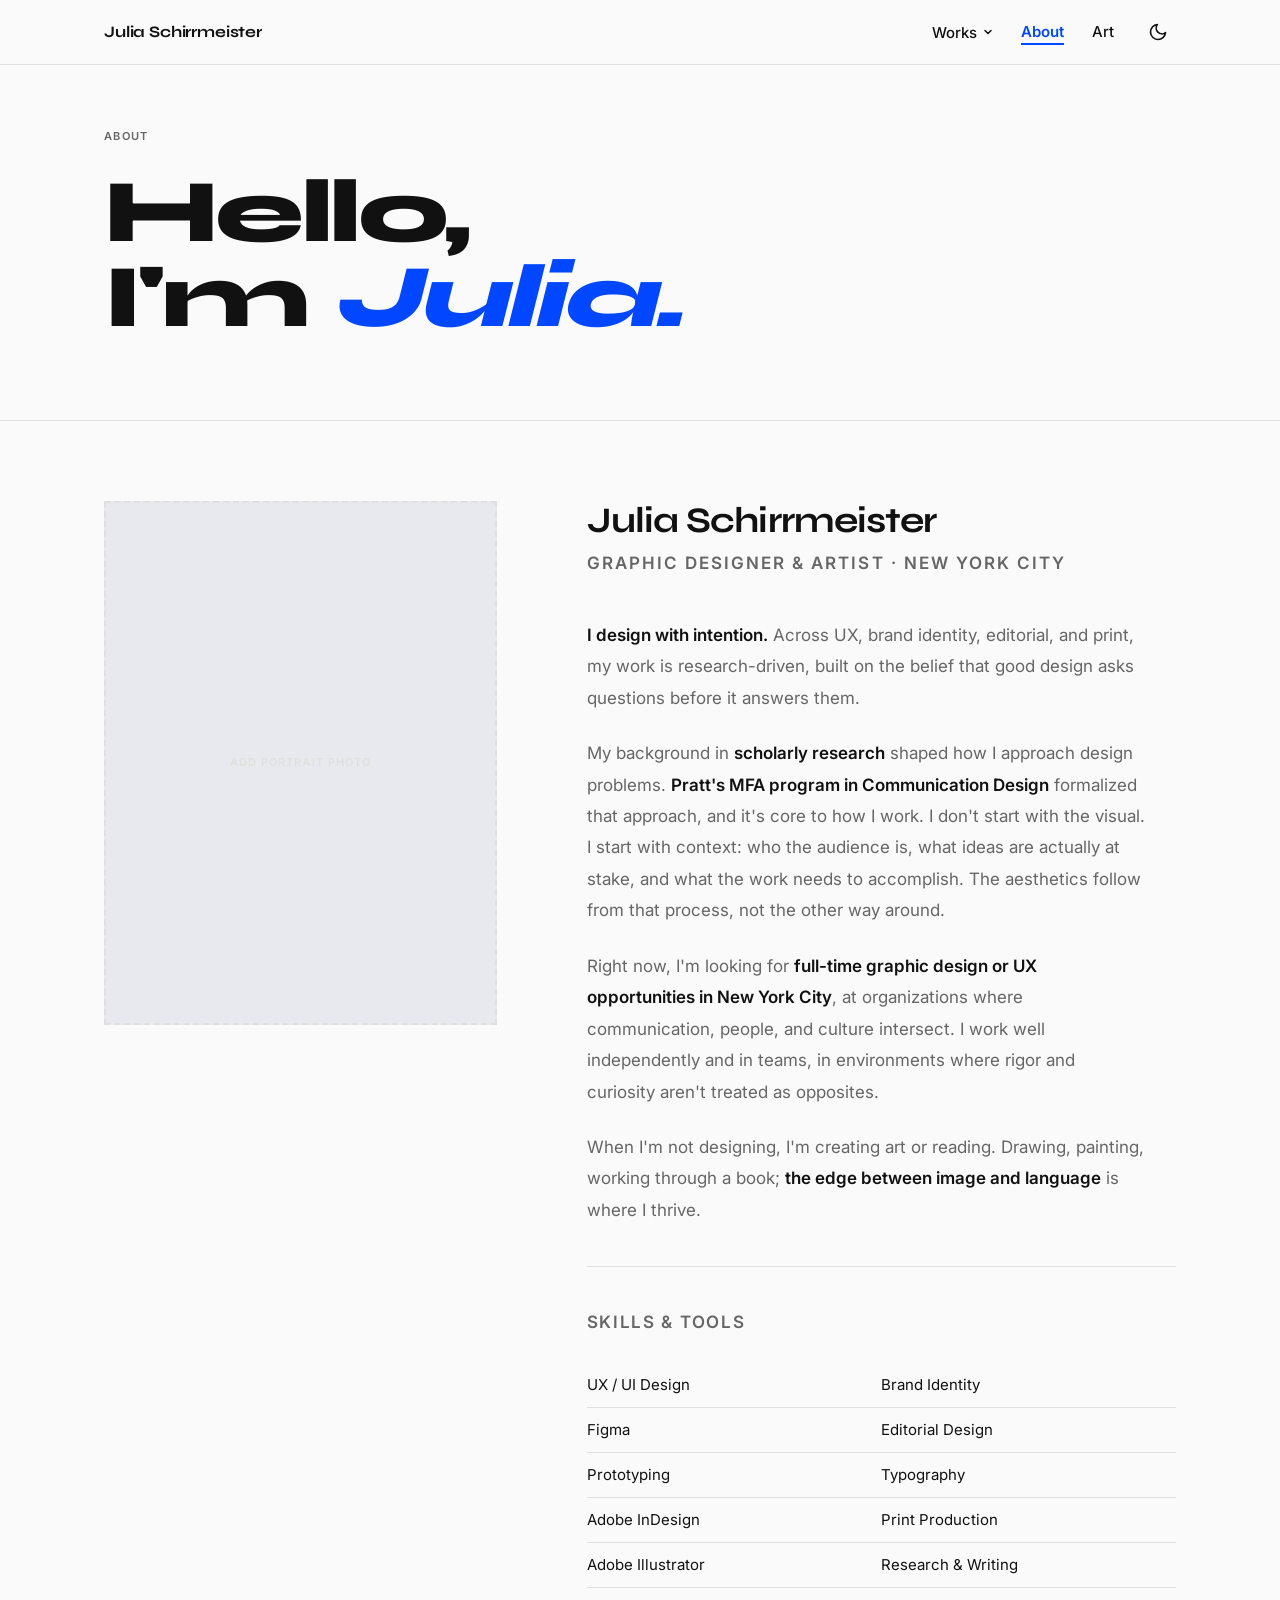
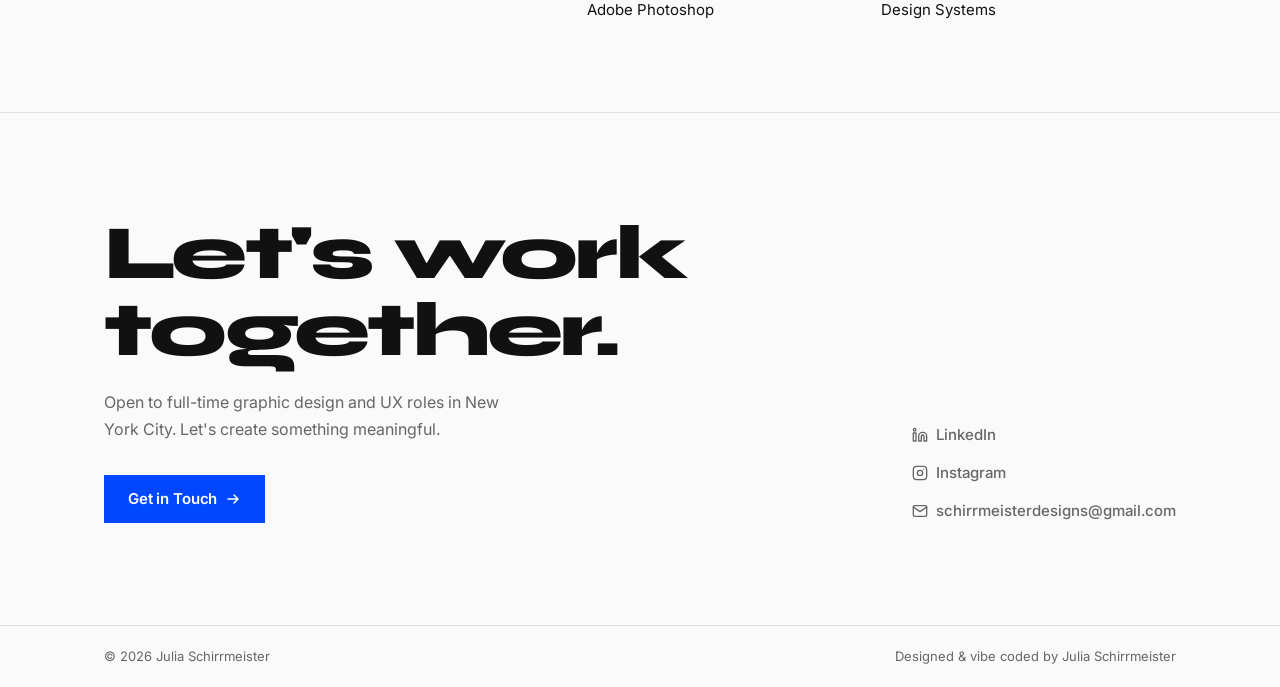
==== about.html @ 92222e1b "Add mockups to homepage, update About text, expand art page" ====
<!DOCTYPE html>
<html lang="en" data-theme="">
<head>
  <meta charset="UTF-8">
  <meta name="viewport" content="width=device-width, initial-scale=1.0">
  <meta name="description" content="About Julia Schirrmeister — graphic designer and artist with an MFA in Communication Design from Pratt Institute, based in New York City.">
  <title>About — Julia Schirrmeister</title>
  <link rel="preconnect" href="https://fonts.googleapis.com">
  <link rel="preconnect" href="https://fonts.gstatic.com" crossorigin>
  <link href="https://fonts.googleapis.com/css2?family=Syne:wght@400;500;600;700;800&family=Inter:ital,wght@0,300;0,400;0,500;0,600;1,400;1,600&display=swap" rel="stylesheet">
  <link rel="stylesheet" href="styles.css">
  <script>
    (function(){var t=localStorage.getItem('theme');var d=window.matchMedia('(prefers-color-scheme:dark)').matches;if(t==='dark'||(t===null&&d))document.documentElement.setAttribute('data-theme','dark');})();
  </script>
</head>
<body>
  <a href="#main-content" class="skip-link">Skip to main content</a>

  <!-- ===================== NAVIGATION ===================== -->
  <header>
    <nav class="nav" aria-label="Main navigation">
      <div class="container nav-inner">
        <a href="index.html" class="nav-brand" aria-label="Julia Schirrmeister — Home">
          Julia Schirrmeister
        </a>
        <div class="nav-right">
          <ul class="nav-links" id="nav-links" role="list">
            <li class="nav-dropdown" role="none">
              <button class="nav-dropdown-trigger" aria-haspopup="listbox" aria-expanded="false" aria-controls="works-dropdown">
                Works
                <svg class="dropdown-chevron" viewBox="0 0 10 10" fill="none" aria-hidden="true">
                  <path d="M2 3.5L5 6.5L8 3.5" stroke="currentColor" stroke-width="1.5" stroke-linecap="round" stroke-linejoin="round"/>
                </svg>
              </button>
              <ul class="nav-dropdown-menu" id="works-dropdown" role="listbox" data-open="false">
                <li role="none"><a href="projects/patient-portal.html" class="nav-dropdown-item" role="option"><span class="nav-dropdown-item-num">01</span>Patient Portal</a></li>
                <li role="none"><a href="projects/sva-film-logo.html" class="nav-dropdown-item" role="option"><span class="nav-dropdown-item-num">02</span>SVA Film Logo</a></li>
                <li role="none"><a href="projects/thesis-book.html" class="nav-dropdown-item" role="option"><span class="nav-dropdown-item-num">03</span>Thesis Book</a></li>
                <li role="none"><a href="projects/capstone-zine.html" class="nav-dropdown-item" role="option"><span class="nav-dropdown-item-num">04</span>Capstone Zine</a></li>
                <li role="none"><a href="projects/poster-series.html" class="nav-dropdown-item" role="option"><span class="nav-dropdown-item-num">05</span>Apollo</a></li>
              </ul>
            </li>
            <li role="none"><a href="about.html" class="nav-link active" aria-current="page">About</a></li>
            <li role="none"><a href="art.html" class="nav-link">Art</a></li>
          </ul>
          <button class="theme-toggle" id="theme-toggle" aria-label="Switch to dark mode" title="Toggle dark mode">
            <svg class="icon-sun" width="20" height="20" viewBox="0 0 24 24" fill="none" aria-hidden="true"><circle cx="12" cy="12" r="5" stroke="currentColor" stroke-width="2"/><path d="M12 2v2M12 20v2M4.22 4.22l1.42 1.42M18.36 18.36l1.42 1.42M2 12h2M20 12h2M4.22 19.78l1.42-1.42M18.36 5.64l1.42-1.42" stroke="currentColor" stroke-width="2" stroke-linecap="round"/></svg>
            <svg class="icon-moon" width="20" height="20" viewBox="0 0 24 24" fill="none" aria-hidden="true"><path d="M21 12.79A9 9 0 1 1 11.21 3 7 7 0 0 0 21 12.79z" stroke="currentColor" stroke-width="2" stroke-linecap="round" stroke-linejoin="round"/></svg>
          </button>
          <button class="mobile-menu-toggle" id="mobile-menu-toggle" aria-label="Open navigation menu" aria-expanded="false" aria-controls="nav-links">
            <svg width="24" height="24" viewBox="0 0 24 24" fill="none" aria-hidden="true"><path d="M3 6h18M3 12h18M3 18h18" stroke="currentColor" stroke-width="2" stroke-linecap="round"/></svg>
          </button>
        </div>
      </div>
    </nav>
  </header>

  <!-- ===================== MAIN ===================== -->
  <main id="main-content" class="page-content">

    <!-- ABOUT HERO -->
    <section class="about-hero" aria-labelledby="about-heading">
      <div class="container">
        <p class="eyebrow about-hero-eyebrow">About</p>
        <h1 class="about-hero-title" id="about-heading">
          Hello,<br>I'm <em>Julia.</em>
        </h1>
      </div>
    </section>

    <!-- ABOUT GRID: image + bio -->
    <section aria-labelledby="about-bio-heading">
      <div class="container">
        <div class="about-grid">

          <!-- Left: Portrait image -->
          <div class="about-img-wrap">
            <figure class="about-img" aria-label="Portrait of Julia Schirrmeister">
              <!-- Replace with: <img src="images/julia-portrait.jpg" alt="Julia Schirrmeister, graphic designer and artist"> -->
              <div class="img-placeholder" style="background: rgba(0,71,255,0.04); height:100%;">
                Add Portrait Photo
              </div>
            </figure>
          </div>

          <!-- Right: Bio -->
          <div class="about-content">
            <h2 id="about-bio-heading">Julia Schirrmeister</h2>
            <p class="eyebrow">Graphic Designer &amp; Artist · New York City</p>

            <p>
              <strong>I design with intention.</strong> Across UX, brand identity, editorial, and print, my work is research-driven, built on the belief that good design asks questions before it answers them.
            </p>
            <p>
              My background in <strong>scholarly research</strong> shaped how I approach design problems. <strong>Pratt's MFA program in Communication Design</strong> formalized that approach, and it's core to how I work. I don't start with the visual. I start with context: who the audience is, what ideas are actually at stake, and what the work needs to accomplish. The aesthetics follow from that process, not the other way around.
            </p>
            <p>
              Right now, I'm looking for <strong>full-time graphic design or UX opportunities in New York City</strong>, at organizations where communication, people, and culture intersect. I work well independently and in teams, in environments where rigor and curiosity aren't treated as opposites.
            </p>
            <p>
              When I'm not designing, I'm creating art or reading. Drawing, painting, working through a book; <strong>the edge between image and language</strong> is where I thrive.
            </p>

            <hr class="about-divider" aria-hidden="true">

            <p class="skills-label">Skills &amp; Tools</p>
            <ul class="skills-grid" aria-label="Skills and tools">
              <li class="skill-item">UX / UI Design</li>
              <li class="skill-item">Brand Identity</li>
              <li class="skill-item">Figma</li>
              <li class="skill-item">Editorial Design</li>
              <li class="skill-item">Prototyping</li>
              <li class="skill-item">Typography</li>
              <li class="skill-item">Adobe InDesign</li>
              <li class="skill-item">Print Production</li>
              <li class="skill-item">Adobe Illustrator</li>
              <li class="skill-item">Research &amp; Writing</li>
              <li class="skill-item">Adobe Photoshop</li>
              <li class="skill-item">Design Systems</li>
            </ul>
          </div>

        </div>
      </div>
    </section>

  </main>

  <!-- ===================== FOOTER ===================== -->
  <footer class="footer" aria-label="Site footer">
    <div class="container">
      <div class="footer-cta">
        <div>
          <h2 class="footer-headline">Let's work<br>together.</h2>
          <p class="footer-sub">Open to full-time graphic design and UX roles in New York City. Let's create something meaningful.</p>
          <a href="mailto:schirrmeisterdesigns@gmail.com" class="btn btn-primary">
            Get in Touch
            <svg width="16" height="16" viewBox="0 0 16 16" fill="none" aria-hidden="true"><path d="M3 8h10M9 4l4 4-4 4" stroke="currentColor" stroke-width="1.5" stroke-linecap="round" stroke-linejoin="round"/></svg>
          </a>
        </div>
        <nav class="footer-contact" aria-label="Contact and social links">
          <a href="https://linkedin.com/in/julia-schirrmeister-4711a9a7" class="contact-link" target="_blank" rel="noopener noreferrer" aria-label="LinkedIn profile (opens in new tab)">
            <svg width="16" height="16" viewBox="0 0 24 24" fill="none" aria-hidden="true"><path d="M16 8a6 6 0 0 1 6 6v7h-4v-7a2 2 0 0 0-2-2 2 2 0 0 0-2 2v7h-4v-7a6 6 0 0 1 6-6zM2 9h4v12H2z" stroke="currentColor" stroke-width="2" stroke-linecap="round" stroke-linejoin="round"/><circle cx="4" cy="4" r="2" stroke="currentColor" stroke-width="2"/></svg>
            LinkedIn
          </a>
          <a href="https://instagram.com/schirrmeisterdesigns" class="contact-link" target="_blank" rel="noopener noreferrer" aria-label="Instagram profile (opens in new tab)">
            <svg width="16" height="16" viewBox="0 0 24 24" fill="none" aria-hidden="true"><rect x="2" y="2" width="20" height="20" rx="5" stroke="currentColor" stroke-width="2"/><circle cx="12" cy="12" r="4" stroke="currentColor" stroke-width="2"/><circle cx="17.5" cy="6.5" r="1" fill="currentColor"/></svg>
            Instagram
          </a>
          <a href="mailto:schirrmeisterdesigns@gmail.com" class="contact-link" aria-label="Send an email">
            <svg width="16" height="16" viewBox="0 0 24 24" fill="none" aria-hidden="true"><rect x="2" y="4" width="20" height="16" rx="2" stroke="currentColor" stroke-width="2"/><polyline points="22,6 12,13 2,6" stroke="currentColor" stroke-width="2" stroke-linecap="round" stroke-linejoin="round"/></svg>
            schirrmeisterdesigns@gmail.com
          </a>
        </nav>
      </div>
    </div>
    <div class="footer-bottom">
      <div class="container footer-bottom-inner">
        <span>© 2026 Julia Schirrmeister</span>
        <span>Designed &amp; vibe coded by Julia Schirrmeister</span>
      </div>
    </div>
  </footer>

  <script src="script.js"></script>
</body>
</html>
---- styles.css ----
/* ============================================================
   Julia Schirrmeister — Portfolio
   Global Stylesheet
   ============================================================ */

/* === Google Fonts === */
@import url('https://fonts.googleapis.com/css2?family=Syne:wght@400;500;600;700;800&family=Inter:ital,wght@0,300;0,400;0,500;0,600;1,400;1,600&display=swap');

/* === CSS Custom Properties === */
:root {
  /* Accent Colors */
  --blue:   #0047FF;
  --red:    #FF2020;
  --yellow: #FFD600;

  /* Light Mode */
  --bg:          #FAFAFA;
  --bg-alt:      #F0EFED;
  --text:        #111111;
  --text-muted:  #666666;
  --border:      #E0DFDD;
  --nav-bg:      rgba(250, 250, 250, 0.95);

  /* Typography */
  --font-display: 'Syne', sans-serif;
  --font-body:    'Inter', sans-serif;

  /* Layout */
  --max-w:       1200px;
  --px:          clamp(1.25rem, 5vw, 4rem);
  --section-gap: clamp(5rem, 10vw, 9rem);

  /* Transitions */
  --t:      0.2s ease;
  --t-slow: 0.4s ease;
}

[data-theme="dark"] {
  --bg:         #0D0D0D;
  --bg-alt:     #1A1A1A;
  --text:       #F0F0F0;
  --text-muted: #999999;
  --border:     #2C2C2C;
  --nav-bg:     rgba(13, 13, 13, 0.95);
}

/* === Reset === */
*, *::before, *::after {
  box-sizing: border-box;
  margin: 0;
  padding: 0;
}

html {
  font-size: 16px;
  scroll-behavior: smooth;
  -webkit-text-size-adjust: 100%;
}

body {
  font-family: var(--font-body);
  background-color: var(--bg);
  color: var(--text);
  line-height: 1.6;
  transition: background-color var(--t-slow), color var(--t-slow);
  overflow-x: hidden;
}

img {
  max-width: 100%;
  height: auto;
  display: block;
}

a {
  color: inherit;
  text-decoration: none;
}

ul, ol { list-style: none; }
button { cursor: pointer; border: none; background: none; font-family: inherit; font-size: inherit; color: inherit; }

/* === Accessibility: Skip Link === */
.skip-link {
  position: absolute;
  top: -100px;
  left: 1rem;
  z-index: 9999;
  background: var(--blue);
  color: #fff;
  padding: 0.5rem 1.25rem;
  font-family: var(--font-body);
  font-size: 0.875rem;
  font-weight: 600;
  transition: top 0.2s;
}
.skip-link:focus { top: 0; }

/* === Focus styles (WCAG) === */
*:focus-visible {
  outline: 2px solid var(--blue);
  outline-offset: 3px;
  border-radius: 2px;
}

/* === Reduced Motion === */
@media (prefers-reduced-motion: reduce) {
  *, *::before, *::after {
    animation-duration: 0.01ms !important;
    transition-duration: 0.01ms !important;
  }
  html { scroll-behavior: auto; }
}

/* ============================================================
   TYPOGRAPHY
   ============================================================ */

h1, h2, h3, h4, h5, h6 {
  font-family: var(--font-display);
  font-weight: 700;
  line-height: 1.1;
  letter-spacing: -0.02em;
}

.eyebrow {
  font-family: var(--font-body);
  font-size: 0.6875rem;
  font-weight: 600;
  letter-spacing: 0.12em;
  text-transform: uppercase;
  color: var(--text-muted);
}

/* ============================================================
   LAYOUT UTILITIES
   ============================================================ */

.container {
  width: 100%;
  max-width: var(--max-w);
  margin: 0 auto;
  padding-left: var(--px);
  padding-right: var(--px);
}

.section {
  padding-top: var(--section-gap);
  padding-bottom: var(--section-gap);
}

.visually-hidden {
  position: absolute;
  width: 1px; height: 1px;
  padding: 0; margin: -1px;
  overflow: hidden;
  clip: rect(0,0,0,0);
  white-space: nowrap;
  border-width: 0;
}

/* ============================================================
   NAVIGATION
   ============================================================ */

.nav {
  position: fixed;
  top: 0; left: 0; right: 0;
  z-index: 100;
  background: var(--nav-bg);
  backdrop-filter: blur(12px);
  -webkit-backdrop-filter: blur(12px);
  border-bottom: 1px solid var(--border);
  transition: background-color var(--t-slow), border-color var(--t-slow);
}

.nav-inner {
  display: flex;
  align-items: center;
  justify-content: space-between;
  height: 64px;
  gap: 2rem;
}

.nav-brand {
  font-family: var(--font-display);
  font-size: 1rem;
  font-weight: 700;
  letter-spacing: -0.01em;
  white-space: nowrap;
  color: var(--text);
  transition: color var(--t);
}
.nav-brand:hover { color: var(--blue); }

.nav-right {
  display: flex;
  align-items: center;
  gap: 0.25rem;
}

.nav-links {
  display: flex;
  align-items: center;
  gap: 0;
}

/* Shared link styles */
.nav-link,
.nav-dropdown-trigger {
  font-family: var(--font-body);
  font-size: 0.9375rem;
  font-weight: 500;
  color: var(--text);
  padding: 0.5rem 0.875rem;
  position: relative;
  transition: color var(--t);
  text-decoration: none;
}

/* Animated underline */
.nav-link::after,
.nav-dropdown-trigger::after {
  content: '';
  position: absolute;
  bottom: 4px;
  left: 0.875rem;
  right: 0.875rem;
  height: 2px;
  background: var(--blue);
  transform: scaleX(0);
  transform-origin: left;
  transition: transform var(--t);
}

.nav-link:hover { color: var(--blue); }
.nav-link:hover::after,
.nav-link.active::after { transform: scaleX(1); }
.nav-link.active { color: var(--blue); font-weight: 600; }

/* Bold on click */
.nav-link:active { font-weight: 700; }

/* Dropdown */
.nav-dropdown { position: relative; }

.nav-dropdown-trigger {
  display: inline-flex;
  align-items: center;
  gap: 0.375rem;
  background: none;
  border: none;
}
.nav-dropdown-trigger:hover { color: var(--blue); }
.nav-dropdown-trigger:hover::after { transform: scaleX(1); }

.dropdown-chevron {
  width: 10px; height: 10px;
  transition: transform var(--t);
  flex-shrink: 0;
}
.nav-dropdown-trigger[aria-expanded="true"] .dropdown-chevron { transform: rotate(180deg); }

.nav-dropdown-menu {
  position: absolute;
  top: calc(100% + 6px);
  left: 0;
  background: var(--bg);
  border: 1px solid var(--border);
  min-width: 230px;
  padding: 0.375rem;
  box-shadow: 0 8px 32px rgba(0,0,0,0.10);
  opacity: 0;
  visibility: hidden;
  pointer-events: none;
  transform: translateY(-6px);
  transition: opacity var(--t), visibility var(--t), transform var(--t);
}
.nav-dropdown-menu[data-open="true"] {
  opacity: 1;
  visibility: visible;
  pointer-events: auto;
  transform: translateY(0);
}

.nav-dropdown-item {
  display: flex;
  align-items: center;
  gap: 0.875rem;
  padding: 0.625rem 0.75rem;
  font-size: 0.875rem;
  font-weight: 500;
  color: var(--text);
  text-decoration: none;
  transition: background-color var(--t), color var(--t);
  border-radius: 2px;
}
.nav-dropdown-item:hover {
  background: var(--bg-alt);
  color: var(--blue);
}
.nav-dropdown-item-num {
  font-size: 0.6875rem;
  font-family: var(--font-display);
  font-weight: 700;
  color: var(--text-muted);
  min-width: 16px;
}

/* Dark mode toggle */
.theme-toggle {
  display: flex;
  align-items: center;
  justify-content: center;
  width: 36px; height: 36px;
  border-radius: 50%;
  color: var(--text);
  transition: background-color var(--t), color var(--t);
  flex-shrink: 0;
  margin-left: 0.5rem;
}
.theme-toggle:hover {
  background: var(--bg-alt);
  color: var(--blue);
}
.icon-sun  { display: none; }
.icon-moon { display: block; }
[data-theme="dark"] .icon-sun  { display: block; }
[data-theme="dark"] .icon-moon { display: none; }

/* Mobile hamburger */
.mobile-menu-toggle {
  display: none;
  align-items: center;
  justify-content: center;
  width: 36px; height: 36px;
  color: var(--text);
  transition: color var(--t);
  margin-left: 0.25rem;
}
.mobile-menu-toggle:hover { color: var(--blue); }

/* ============================================================
   BUTTONS
   ============================================================ */

.btn {
  display: inline-flex;
  align-items: center;
  gap: 0.5rem;
  padding: 0.75rem 1.5rem;
  font-family: var(--font-body);
  font-size: 0.9375rem;
  font-weight: 600;
  letter-spacing: -0.01em;
  text-decoration: none;
  transition: background-color var(--t), color var(--t), border-color var(--t), transform var(--t), box-shadow var(--t);
  cursor: pointer;
  border: none;
}
.btn:hover { transform: translateY(-1px); }
.btn:active { transform: translateY(0); }

.btn-primary {
  background: var(--blue);
  color: #fff;
}
.btn-primary:hover {
  background: #003ACC;
  box-shadow: 0 4px 16px rgba(0,71,255,0.3);
}

.btn-ghost {
  background: transparent;
  color: var(--text);
  border: 1.5px solid var(--border);
}
.btn-ghost:hover {
  border-color: var(--blue);
  color: var(--blue);
}

/* ============================================================
   TAGS
   ============================================================ */

.tag {
  display: inline-block;
  font-size: 0.6875rem;
  font-weight: 600;
  letter-spacing: 0.08em;
  text-transform: uppercase;
  padding: 0.25rem 0.625rem;
  background: var(--bg-alt);
  color: var(--text-muted);
}
.tag--blue {
  background: rgba(0,71,255,0.08);
  color: var(--blue);
}
.tag--red {
  background: rgba(255,32,32,0.08);
  color: var(--red);
}
[data-theme="dark"] .tag--blue { background: rgba(0,71,255,0.18); }
[data-theme="dark"] .tag--red  { background: rgba(255,32,32,0.18); }

/* ============================================================
   HERO SECTION
   ============================================================ */

.hero {
  min-height: 100svh;
  display: flex;
  flex-direction: column;
  justify-content: center;
  padding-top: 5rem;
  padding-bottom: 3rem;
}

.hero-eyebrow { margin-bottom: 1.75rem; }

.hero-headline {
  font-size: clamp(2.5rem, 6vw, 5.5rem);
  font-family: var(--font-display);
  font-weight: 800;
  line-height: 0.95;
  letter-spacing: -0.04em;
  margin-bottom: 1.75rem;
  animation: fadeUp 0.7s ease 0.1s both;
}
.hero-headline em {
  font-style: italic;
  color: var(--blue);
}

.hero-sub {
  font-size: clamp(1rem, 1.5vw, 1.125rem);
  color: var(--text-muted);
  max-width: 500px;
  line-height: 1.7;
  margin-bottom: 2.5rem;
  animation: fadeUp 0.7s ease 0.25s both;
}

.hero-cta-group {
  display: flex;
  align-items: center;
  gap: 1rem;
  flex-wrap: wrap;
  animation: fadeUp 0.7s ease 0.4s both;
}

@keyframes fadeUp {
  from { opacity: 0; transform: translateY(16px); }
  to   { opacity: 1; transform: translateY(0); }
}

/* ============================================================
   PROJECTS LIST (HOMEPAGE)
   ============================================================ */

.projects-section-header {
  display: flex;
  align-items: baseline;
  gap: 1.5rem;
  padding-bottom: 2.5rem;
  border-bottom: 1px solid var(--border);
  margin-bottom: 0;
}
.projects-section-header h2 {
  font-size: clamp(1.75rem, 3vw, 2.5rem);
}

.projects-list { }

.project-item {
  display: grid;
  grid-template-columns: 1fr 1fr;
  gap: clamp(2rem, 5vw, 5rem);
  align-items: center;
  padding: clamp(3rem, 6vw, 5rem) 0;
  border-bottom: 1px solid var(--border);
}

.project-meta {
  display: flex;
  align-items: center;
  gap: 1rem;
  margin-bottom: 1rem;
  flex-wrap: wrap;
}

.project-num {
  font-family: var(--font-display);
  font-size: 0.6875rem;
  font-weight: 800;
  letter-spacing: 0.1em;
  color: var(--text-muted);
}
.project-item--blue .project-num { color: var(--blue); }
.project-item--red  .project-num { color: var(--red); }

.project-title {
  font-family: var(--font-display);
  font-size: clamp(1.5rem, 2.75vw, 2.25rem);
  font-weight: 700;
  margin-bottom: 0.875rem;
  letter-spacing: -0.025em;
  line-height: 1.15;
}

.project-desc {
  font-size: 1rem;
  color: var(--text-muted);
  line-height: 1.75;
  margin-bottom: 1.75rem;
  max-width: 440px;
}

.project-link {
  display: inline-flex;
  align-items: center;
  gap: 0.5rem;
  font-size: 0.9375rem;
  font-weight: 600;
  color: var(--text);
  text-decoration: none;
  padding-bottom: 3px;
  border-bottom: 2px solid var(--blue);
  transition: color var(--t), gap var(--t);
}
.project-link:hover {
  color: var(--blue);
  gap: 0.75rem;
}

.project-img {
  aspect-ratio: 4 / 3;
  background: var(--bg-alt);
  overflow: hidden;
  position: relative;
}
.project-img img {
  width: 100%; height: 100%;
  object-fit: cover;
  transition: transform 0.5s ease;
}
.project-item:hover .project-img img { transform: scale(1.04); }

/* Image placeholder */
.img-placeholder {
  width: 100%; height: 100%;
  display: flex;
  align-items: center;
  justify-content: center;
  flex-direction: column;
  gap: 0.5rem;
  font-size: 0.6875rem;
  font-weight: 600;
  letter-spacing: 0.1em;
  text-transform: uppercase;
  color: var(--border);
  border: 2px dashed var(--border);
  transition: border-color var(--t), color var(--t);
}
.project-item:hover .img-placeholder {
  border-color: var(--text-muted);
  color: var(--text-muted);
}

/* ============================================================
   FOOTER / CTA
   ============================================================ */

.footer { border-top: 1px solid var(--border); }

.footer-cta {
  padding: clamp(4rem, 8vw, 8rem) 0;
  display: grid;
  grid-template-columns: 1fr auto;
  gap: clamp(2rem, 5vw, 6rem);
  align-items: end;
}

.footer-headline {
  font-family: var(--font-display);
  font-size: clamp(2.5rem, 6vw, 5rem);
  font-weight: 800;
  letter-spacing: -0.035em;
  line-height: 1.0;
  margin-bottom: 1.25rem;
}

.footer-sub {
  font-size: 1rem;
  color: var(--text-muted);
  margin-bottom: 2rem;
  max-width: 420px;
  line-height: 1.7;
}

.footer-contact {
  display: flex;
  flex-direction: column;
  align-items: flex-start;
  gap: 0.875rem;
}

.contact-link {
  display: inline-flex;
  align-items: center;
  gap: 0.5rem;
  font-size: 0.9375rem;
  font-weight: 500;
  color: var(--text-muted);
  text-decoration: none;
  transition: color var(--t);
}
.contact-link:hover { color: var(--blue); }

.footer-bottom {
  border-top: 1px solid var(--border);
  padding: 1.25rem 0;
}
.footer-bottom-inner {
  display: flex;
  justify-content: space-between;
  align-items: center;
  font-size: 0.8125rem;
  color: var(--text-muted);
}

/* ============================================================
   PROJECT PAGE — CASE STUDY
   ============================================================ */

.project-page-hero {
  padding-top: 7rem;
  padding-bottom: 4rem;
}

.back-nav {
  display: inline-flex;
  align-items: center;
  gap: 0.5rem;
  font-size: 0.875rem;
  font-weight: 600;
  color: var(--text-muted);
  text-decoration: none;
  margin-bottom: 2.5rem;
  transition: color var(--t), gap var(--t);
}
.back-nav:hover { color: var(--blue); gap: 0.75rem; }

.project-page-eyebrow {
  display: flex;
  gap: 0.75rem;
  flex-wrap: wrap;
  margin-bottom: 1.5rem;
}

.project-page-title {
  font-size: clamp(2.5rem, 6.5vw, 5.5rem);
  font-family: var(--font-display);
  font-weight: 800;
  letter-spacing: -0.035em;
  line-height: 0.95;
  margin-bottom: 1.75rem;
}

.project-page-overview {
  font-size: clamp(1rem, 1.5vw, 1.1875rem);
  color: var(--text-muted);
  max-width: 680px;
  line-height: 1.8;
}

/* Project details bar */
.project-details-bar {
  display: grid;
  grid-template-columns: repeat(auto-fit, minmax(130px, 1fr));
  gap: 2rem;
  padding: 2.5rem 0;
  border-top: 1px solid var(--border);
  border-bottom: 1px solid var(--border);
  margin: 3rem 0 5rem;
}
.detail-item label {
  display: block;
  font-size: 0.6875rem;
  font-weight: 600;
  letter-spacing: 0.1em;
  text-transform: uppercase;
  color: var(--text-muted);
  margin-bottom: 0.375rem;
}
.detail-item span {
  font-size: 1rem;
  font-weight: 600;
  font-family: var(--font-display);
}

/* Case study sections */
.case-section {
  padding: 5rem 0;
  border-bottom: 1px solid var(--border);
}
.case-section:last-of-type { border-bottom: none; }

.case-section-label {
  display: flex;
  align-items: baseline;
  gap: 1.25rem;
  margin-bottom: 2.5rem;
}
.case-section-num {
  font-family: var(--font-display);
  font-size: 0.6875rem;
  font-weight: 800;
  letter-spacing: 0.1em;
  color: var(--text-muted);
  flex-shrink: 0;
}
.case-section-title {
  font-family: var(--font-display);
  font-size: clamp(1.5rem, 2.5vw, 2rem);
  font-weight: 700;
  letter-spacing: -0.025em;
}

/* Accent title colors */
.accent-blue .case-section-title { color: var(--blue); }
.accent-red  .case-section-title { color: var(--red); }

.case-text {
  font-size: 1.0625rem;
  color: var(--text-muted);
  line-height: 1.8;
  max-width: 700px;
  margin-bottom: 1.25rem;
}
.case-text strong { color: var(--text); font-weight: 600; }

/* Image layouts */
.case-img-full {
  width: 100%;
  aspect-ratio: 16 / 9;
  background: var(--bg-alt);
  margin: 3rem 0;
  overflow: hidden;
}
.case-img-full img { width: 100%; height: 100%; object-fit: cover; }

.case-img-tall {
  width: 100%;
  aspect-ratio: 4 / 3;
  background: var(--bg-alt);
  margin: 3rem 0;
  overflow: hidden;
}

.case-img-half {
  display: grid;
  grid-template-columns: 1fr 1fr;
  gap: 1.5rem;
  margin: 3rem 0;
}
.case-img-half > figure {
  aspect-ratio: 4 / 3;
  background: var(--bg-alt);
  overflow: hidden;
}

.case-img-third {
  display: grid;
  grid-template-columns: repeat(3, 1fr);
  gap: 1.5rem;
  margin: 3rem 0;
}
.case-img-third > figure {
  aspect-ratio: 3 / 4;
  background: var(--bg-alt);
  overflow: hidden;
}

.case-img-quarter {
  display: grid;
  grid-template-columns: repeat(4, 1fr);
  gap: 1rem;
  margin: 3rem 0;
}
.case-img-quarter > figure {
  aspect-ratio: 1;
  background: var(--bg-alt);
  overflow: hidden;
}

.case-img-full img,
.case-img-tall img,
.case-img-half > figure img,
.case-img-third > figure img,
.case-img-quarter > figure img {
  width: 100%; height: 100%; object-fit: cover;
}

figcaption {
  font-size: 0.8125rem;
  color: var(--text-muted);
  margin-top: 0.625rem;
  line-height: 1.5;
}

/* Highlight block */
.highlight-block {
  padding: 3rem;
  margin: 3rem 0;
}
.highlight-block--blue {
  background: var(--blue);
  color: #fff;
}
.highlight-block--red {
  background: var(--red);
  color: #fff;
}
.highlight-block--yellow {
  background: var(--yellow);
  color: #111;
}
.highlight-block p {
  font-family: var(--font-display);
  font-size: clamp(1.25rem, 2.5vw, 1.875rem);
  font-weight: 700;
  line-height: 1.3;
  letter-spacing: -0.02em;
}

/* ============================================================
   ABOUT PAGE
   ============================================================ */

.about-hero {
  padding-top: 8rem;
  padding-bottom: 5rem;
  border-bottom: 1px solid var(--border);
}

.about-hero-eyebrow { margin-bottom: 1.5rem; }

.about-hero-title {
  font-family: var(--font-display);
  font-size: clamp(3rem, 7vw, 6rem);
  font-weight: 800;
  letter-spacing: -0.04em;
  line-height: 0.95;
}
.about-hero-title em {
  font-style: italic;
  color: var(--blue);
}

.about-grid {
  display: grid;
  grid-template-columns: 1fr 1.5fr;
  gap: clamp(3rem, 7vw, 7rem);
  align-items: start;
  padding: 5rem 0;
}

.about-img-wrap {
  position: sticky;
  top: 80px;
}
.about-img {
  aspect-ratio: 3 / 4;
  background: var(--bg-alt);
  overflow: hidden;
}
.about-img img {
  width: 100%; height: 100%;
  object-fit: cover;
}

.about-content h2 {
  font-size: clamp(1.5rem, 3vw, 2.25rem);
  font-family: var(--font-display);
  font-weight: 700;
  margin-bottom: 0.5rem;
  letter-spacing: -0.025em;
}

.about-content .eyebrow { margin-bottom: 2.5rem; }

.about-content p {
  font-size: 1.0625rem;
  line-height: 1.85;
  color: var(--text-muted);
  margin-bottom: 1.5rem;
  max-width: 560px;
}
.about-content p strong {
  color: var(--text);
  font-weight: 600;
}

.about-divider {
  border: none;
  border-top: 1px solid var(--border);
  margin: 2.5rem 0;
}

.skills-label {
  font-size: 0.6875rem;
  font-weight: 600;
  letter-spacing: 0.1em;
  text-transform: uppercase;
  color: var(--text-muted);
  margin-bottom: 1.25rem;
}

.skills-grid {
  display: grid;
  grid-template-columns: 1fr 1fr;
  gap: 0;
}
.skill-item {
  font-size: 0.9375rem;
  padding: 0.625rem 0;
  border-bottom: 1px solid var(--border);
  color: var(--text);
}
.skill-item:last-child,
.skill-item:nth-last-child(2):nth-child(odd) { border-bottom: none; }

/* ============================================================
   ART GALLERY
   ============================================================ */

.art-hero {
  padding-top: 8rem;
  padding-bottom: 3.5rem;
  border-bottom: 1px solid var(--border);
}

.art-hero-title {
  font-family: var(--font-display);
  font-size: clamp(3rem, 7vw, 6rem);
  font-weight: 800;
  letter-spacing: -0.04em;
  line-height: 0.95;
  margin-bottom: 1rem;
}

.art-hero-sub {
  font-size: 1.0625rem;
  color: var(--text-muted);
  max-width: 520px;
  line-height: 1.7;
}

.gallery-grid {
  columns: 3;
  column-gap: 1.5rem;
  padding: 4rem 0;
}

.gallery-item {
  break-inside: avoid;
  margin-bottom: 1.5rem;
  cursor: pointer;
}

.gallery-item-img {
  display: block;
  width: 100%;
  background: var(--bg-alt);
  overflow: hidden;
  transition: opacity var(--t);
}
.gallery-item-img:hover { opacity: 0.88; }
.gallery-item-img img {
  width: 100%; height: auto;
  display: block;
  transition: transform 0.4s ease;
}
.gallery-item-img:hover img { transform: scale(1.02); }

.gallery-caption { margin-top: 0.625rem; }
.gallery-caption-title {
  font-size: 0.875rem;
  font-weight: 600;
  color: var(--text);
  line-height: 1.4;
}
.gallery-caption-desc {
  font-size: 0.8125rem;
  color: var(--text-muted);
  line-height: 1.5;
  margin-top: 0.125rem;
}

/* Gallery placeholder heights */
.gph-tall  { aspect-ratio: 3/4; }
.gph-sq    { aspect-ratio: 1/1; }
.gph-wide  { aspect-ratio: 4/3; }
.gph-port  { aspect-ratio: 2/3; }
.gph-xwide { aspect-ratio: 16/9; }

/* ============================================================
   RESPONSIVE
   ============================================================ */

@media (max-width: 900px) {
  .project-item {
    grid-template-columns: 1fr;
    gap: 2rem;
  }
  .project-img { order: -1; }

  .footer-cta {
    grid-template-columns: 1fr;
    gap: 3rem;
  }
  .footer-contact {
    align-items: flex-start;
    flex-direction: row;
    flex-wrap: wrap;
    gap: 1rem;
  }

  .about-grid { grid-template-columns: 1fr; gap: 3rem; }
  .about-img-wrap { position: static; }
  .about-img { aspect-ratio: 4/3; max-width: 400px; }

  .case-img-half   { grid-template-columns: 1fr; }
  .case-img-third  { grid-template-columns: 1fr 1fr; }
  .case-img-quarter{ grid-template-columns: 1fr 1fr; }

  .gallery-grid { columns: 2; }
}

@media (max-width: 600px) {
  .nav-links {
    display: none;
    position: fixed;
    top: 64px; left: 0; right: 0; bottom: 0;
    background: var(--bg);
    flex-direction: column;
    align-items: flex-start;
    padding: 2rem var(--px);
    gap: 0;
    overflow-y: auto;
    z-index: 99;
  }
  .nav-links.is-open { display: flex; }

  .nav-link,
  .nav-dropdown-trigger {
    font-size: 1.375rem;
    font-weight: 600;
    padding: 0.75rem 0;
    width: 100%;
  }
  .nav-link::after,
  .nav-dropdown-trigger::after { left: 0; right: 0; }

  .nav-dropdown-menu {
    position: static;
    border: none;
    box-shadow: none;
    background: transparent;
    padding: 0 0 0.5rem 1.25rem;
    opacity: 1;
    visibility: visible;
    pointer-events: auto;
    transform: none;
  }
  .nav-dropdown-menu[data-open="false"] { display: none; }

  .mobile-menu-toggle { display: flex; }

  .gallery-grid { columns: 1; }
  .case-img-third { grid-template-columns: 1fr; }
  .project-details-bar { grid-template-columns: 1fr 1fr; }

  .highlight-block { padding: 2rem 1.5rem; }
}

/* ============================================================
   PAGE ENTRANCE ANIMATION
   ============================================================ */

.page-content {
  animation: pageFadeIn 0.35s ease both;
}

@keyframes pageFadeIn {
  from { opacity: 0; transform: translateY(10px); }
  to   { opacity: 1; transform: translateY(0); }
}

/* ============================================================
   MISC UTILITIES
   ============================================================ */

.divider { border: none; border-top: 1px solid var(--border); margin: 0; }
.text-muted { color: var(--text-muted); }
.text-blue  { color: var(--blue); }
.text-red   { color: var(--red); }

.mt-2 { margin-top: 1rem; }
.mt-3 { margin-top: 1.5rem; }
.mt-4 { margin-top: 2rem; }
.mt-6 { margin-top: 3rem; }
.mb-2 { margin-bottom: 1rem; }
.mb-3 { margin-bottom: 1.5rem; }
.mb-4 { margin-bottom: 2rem; }
.mb-6 { margin-bottom: 3rem; }
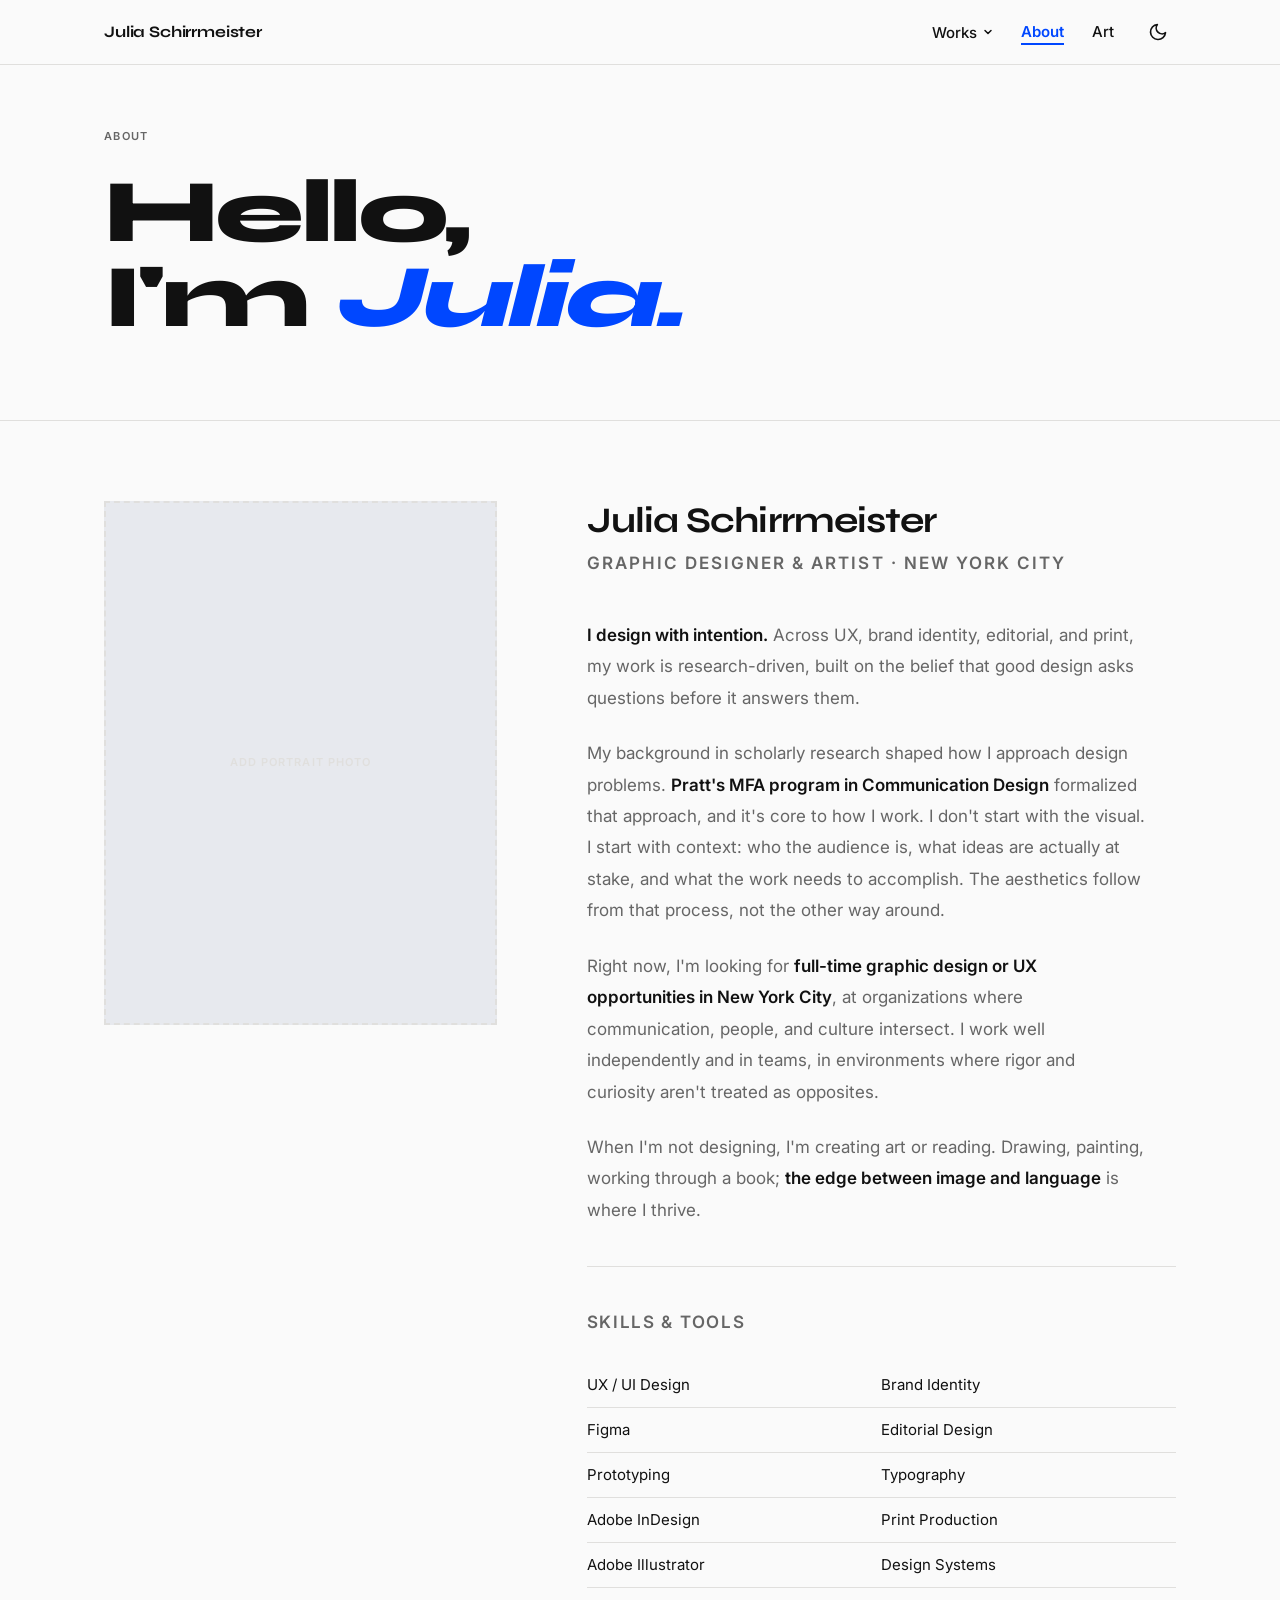
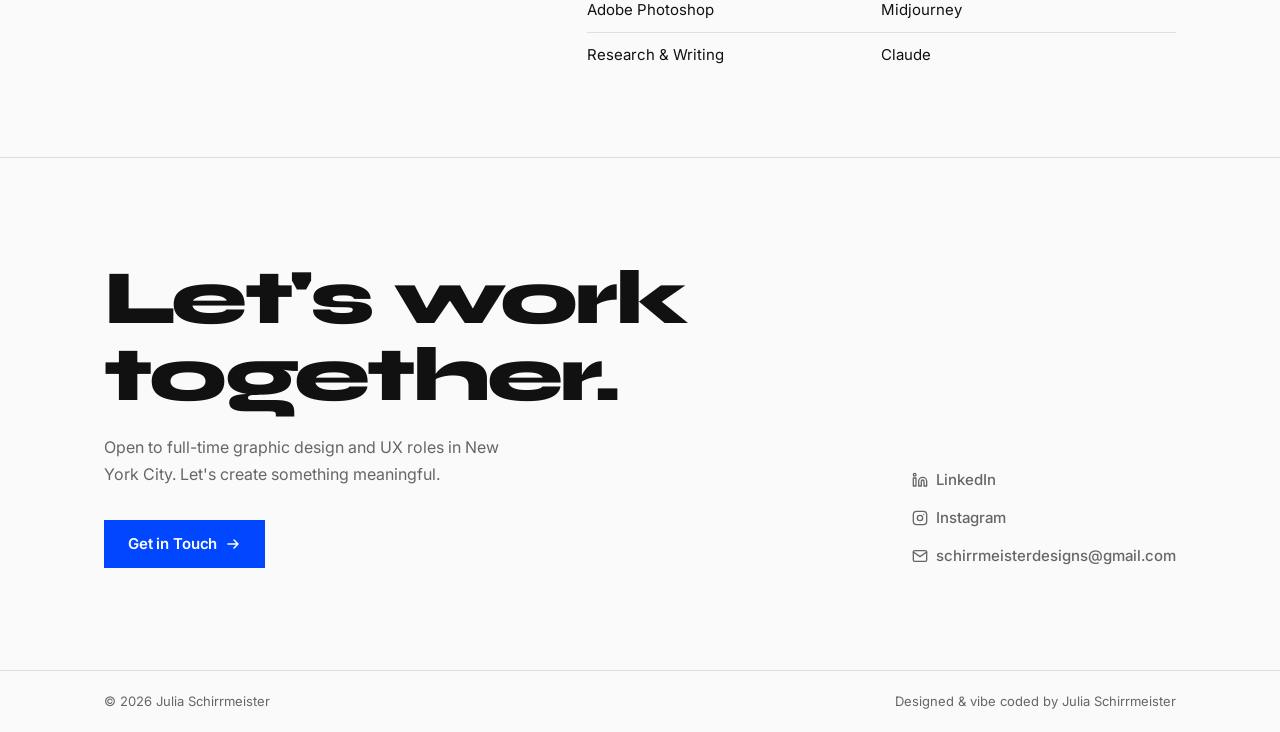
==== commit 53f1e164: "Update text across all pages, reorder skills, fix SVA section layout, rearrange Apollo mockups - Upd" ====
--- a/about.html
+++ b/about.html
@@ -92,7 +92,7 @@
               <strong>I design with intention.</strong> Across UX, brand identity, editorial, and print, my work is research-driven, built on the belief that good design asks questions before it answers them.
             </p>
             <p>
-              My background in <strong>scholarly research</strong> shaped how I approach design problems. <strong>Pratt's MFA program in Communication Design</strong> formalized that approach, and it's core to how I work. I don't start with the visual. I start with context: who the audience is, what ideas are actually at stake, and what the work needs to accomplish. The aesthetics follow from that process, not the other way around.
+              My background in scholarly research shaped how I approach design problems. <strong>Pratt's MFA program in Communication Design</strong> formalized that approach, and it's core to how I work. I don't start with the visual. I start with context: who the audience is, what ideas are actually at stake, and what the work needs to accomplish. The aesthetics follow from that process, not the other way around.
             </p>
             <p>
               Right now, I'm looking for <strong>full-time graphic design or UX opportunities in New York City</strong>, at organizations where communication, people, and culture intersect. I work well independently and in teams, in environments where rigor and curiosity aren't treated as opposites.
@@ -114,9 +114,11 @@
               <li class="skill-item">Adobe InDesign</li>
               <li class="skill-item">Print Production</li>
               <li class="skill-item">Adobe Illustrator</li>
+              <li class="skill-item">Design Systems</li>
+              <li class="skill-item">Adobe Photoshop</li>
+              <li class="skill-item">Midjourney</li>
               <li class="skill-item">Research &amp; Writing</li>
-              <li class="skill-item">Adobe Photoshop</li>
-              <li class="skill-item">Design Systems</li>
+              <li class="skill-item">Claude</li>
             </ul>
           </div>
 
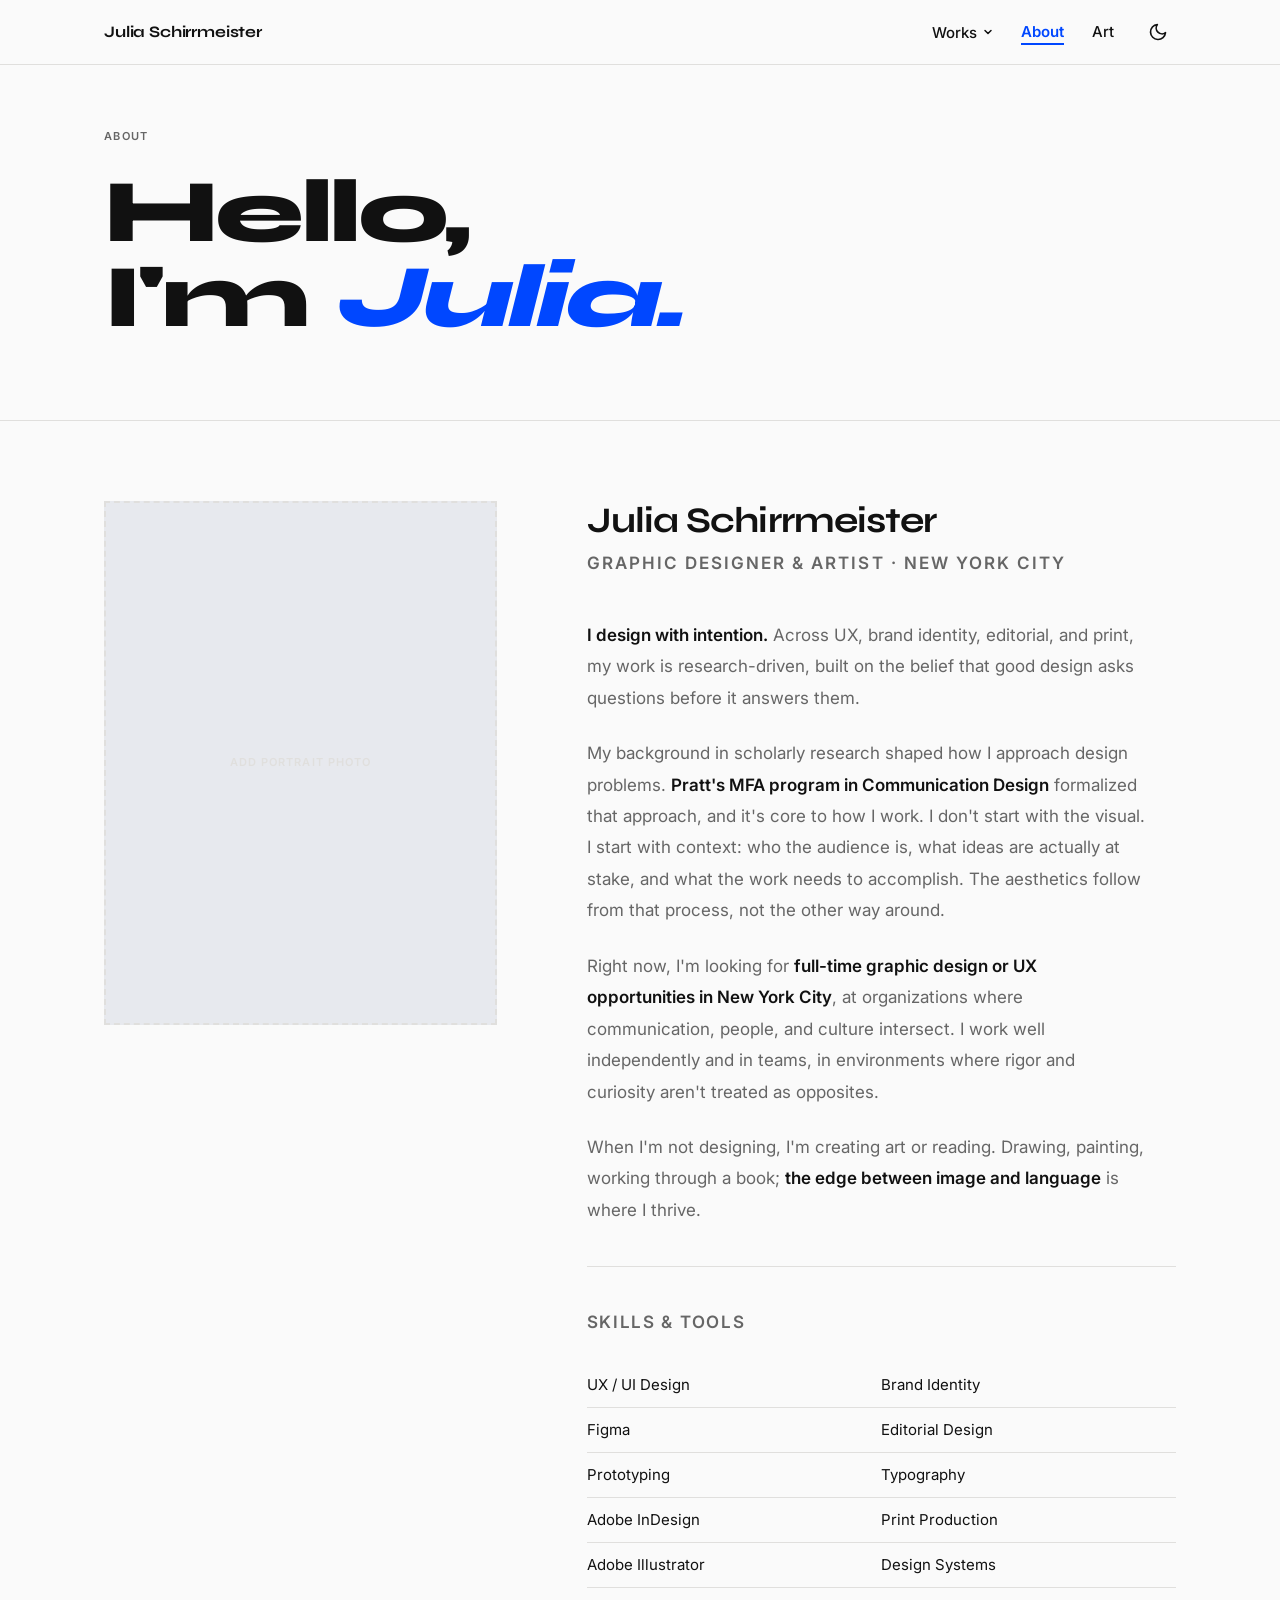
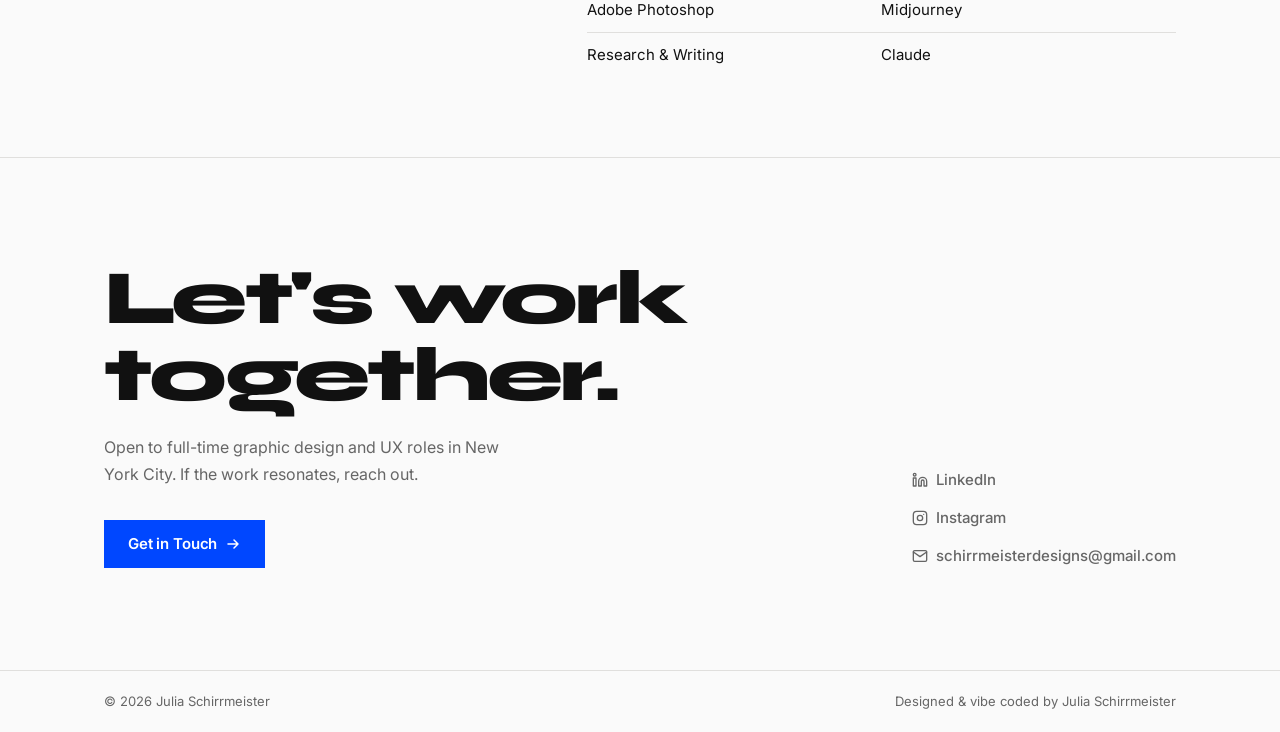
==== commit 00b8e6b7: "Update footers, clickable titles, thesis book quote and tags" ====
--- a/about.html
+++ b/about.html
@@ -134,7 +134,7 @@
       <div class="footer-cta">
         <div>
           <h2 class="footer-headline">Let's work<br>together.</h2>
-          <p class="footer-sub">Open to full-time graphic design and UX roles in New York City. Let's create something meaningful.</p>
+          <p class="footer-sub">Open to full-time graphic design and UX roles in New York City. If the work resonates, reach out.</p>
           <a href="mailto:schirrmeisterdesigns@gmail.com" class="btn btn-primary">
             Get in Touch
             <svg width="16" height="16" viewBox="0 0 16 16" fill="none" aria-hidden="true"><path d="M3 8h10M9 4l4 4-4 4" stroke="currentColor" stroke-width="1.5" stroke-linecap="round" stroke-linejoin="round"/></svg>
--- a/styles.css
+++ b/styles.css
@@ -960,14 +960,14 @@
 }
 
 .gallery-grid {
-  columns: 3;
-  column-gap: 1.5rem;
+  display: grid;
+  grid-template-columns: repeat(3, 1fr);
+  gap: 1.5rem;
+  align-items: start;
   padding: 4rem 0;
 }
 
 .gallery-item {
-  break-inside: avoid;
-  margin-bottom: 1.5rem;
   cursor: pointer;
 }
 
@@ -1037,7 +1037,7 @@
   .case-img-third  { grid-template-columns: 1fr 1fr; }
   .case-img-quarter{ grid-template-columns: 1fr 1fr; }
 
-  .gallery-grid { columns: 2; }
+  .gallery-grid { grid-template-columns: repeat(2, 1fr); }
 }
 
 @media (max-width: 600px) {
@@ -1080,7 +1080,7 @@
 
   .mobile-menu-toggle { display: flex; }
 
-  .gallery-grid { columns: 1; }
+  .gallery-grid { grid-template-columns: 1fr; }
   .case-img-third { grid-template-columns: 1fr; }
   .project-details-bar { grid-template-columns: 1fr 1fr; }
 
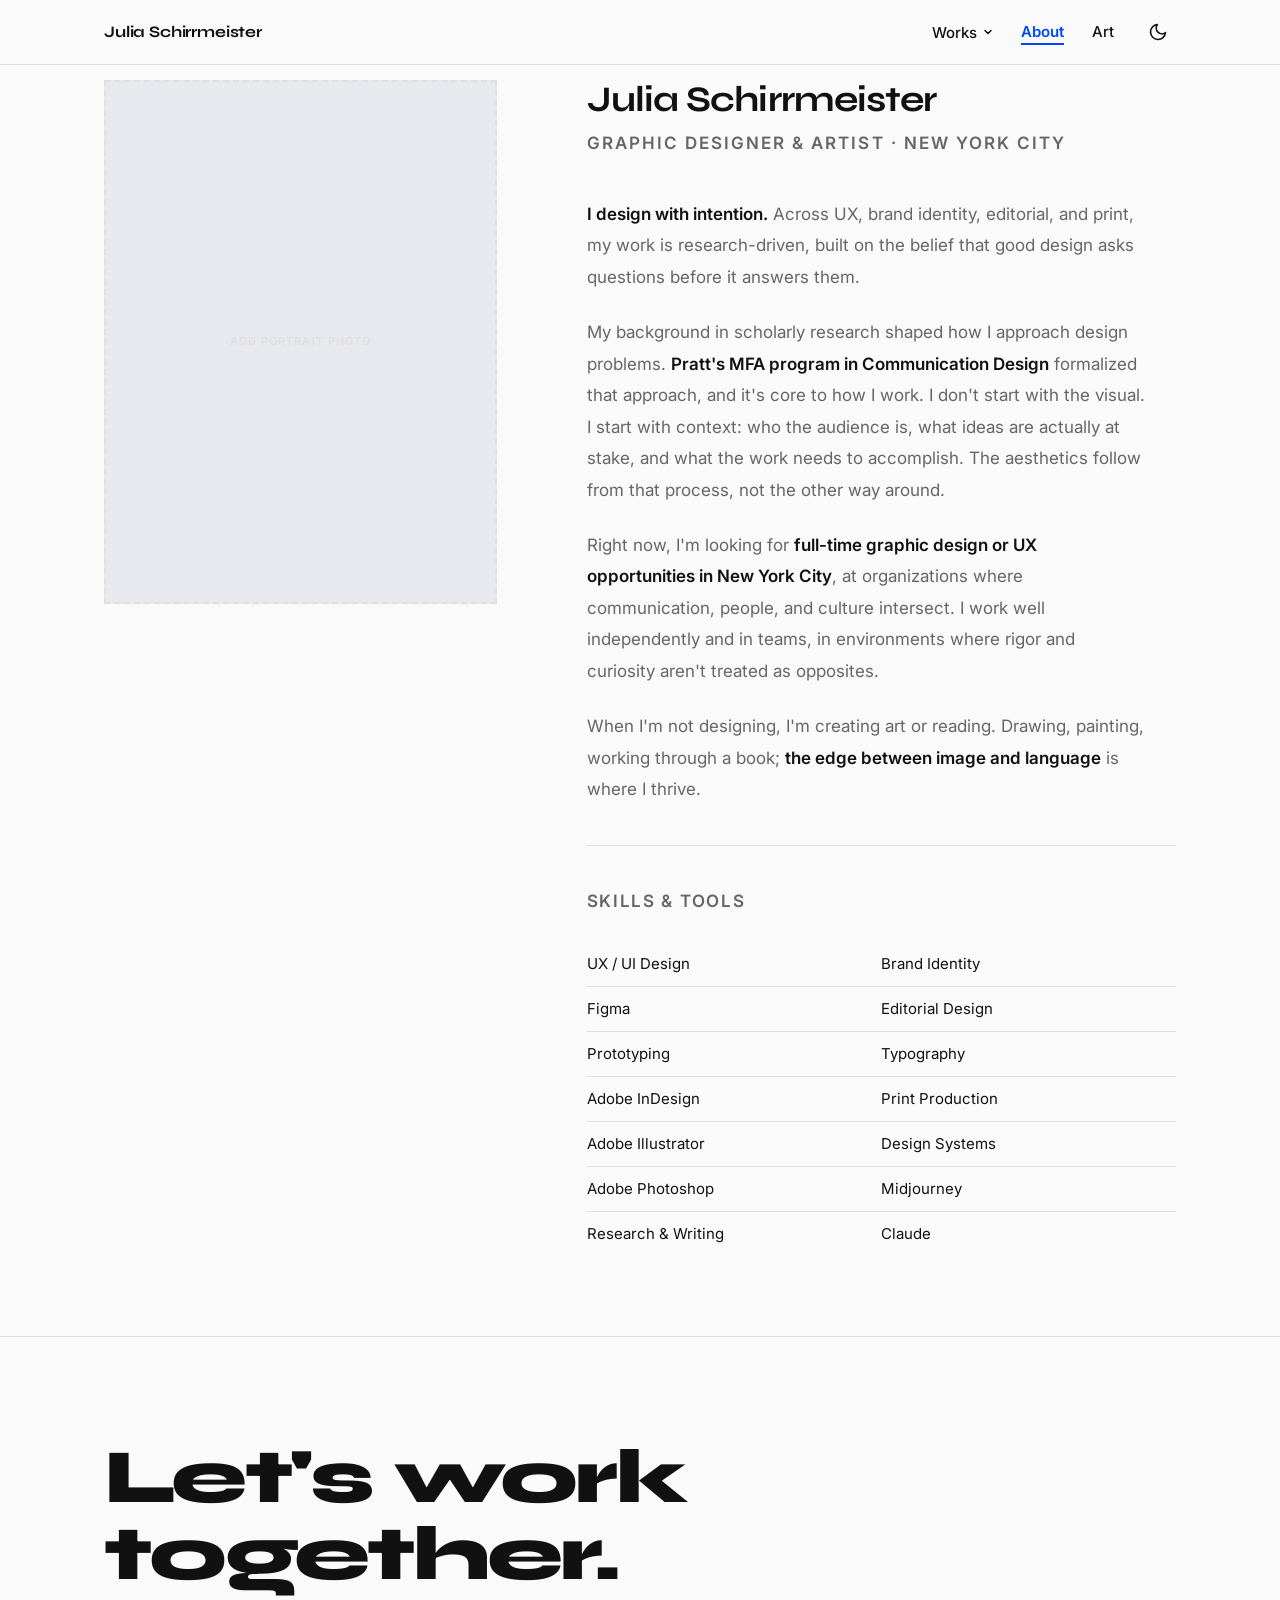
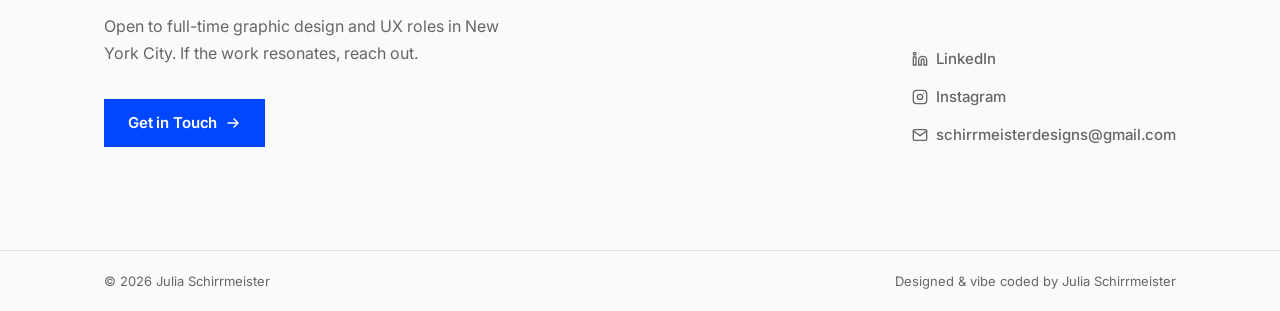
==== commit 2b9d1241: "Remove About page hero header, fix image URL encoding" ====
--- a/about.html
+++ b/about.html
@@ -59,14 +59,6 @@
   <main id="main-content" class="page-content">
 
     <!-- ABOUT HERO -->
-    <section class="about-hero" aria-labelledby="about-heading">
-      <div class="container">
-        <p class="eyebrow about-hero-eyebrow">About</p>
-        <h1 class="about-hero-title" id="about-heading">
-          Hello,<br>I'm <em>Julia.</em>
-        </h1>
-      </div>
-    </section>
 
     <!-- ABOUT GRID: image + bio -->
     <section aria-labelledby="about-bio-heading">
--- a/styles.css
+++ b/styles.css
@@ -410,12 +410,11 @@
    ============================================================ */
 
 .hero {
-  min-height: 100svh;
   display: flex;
   flex-direction: column;
   justify-content: center;
   padding-top: 5rem;
-  padding-bottom: 3rem;
+  padding-bottom: 1rem;
 }
 
 .hero-eyebrow { margin-bottom: 1.75rem; }
@@ -439,7 +438,7 @@
   color: var(--text-muted);
   max-width: 500px;
   line-height: 1.7;
-  margin-bottom: 2.5rem;
+  margin-bottom: 0;
   animation: fadeUp 0.7s ease 0.25s both;
 }
 
@@ -479,7 +478,7 @@
   grid-template-columns: 1fr 1fr;
   gap: clamp(2rem, 5vw, 5rem);
   align-items: center;
-  padding: clamp(3rem, 6vw, 5rem) 0;
+  padding: clamp(1.5rem, 3vw, 2.5rem) 0;
   border-bottom: 1px solid var(--border);
 }
 
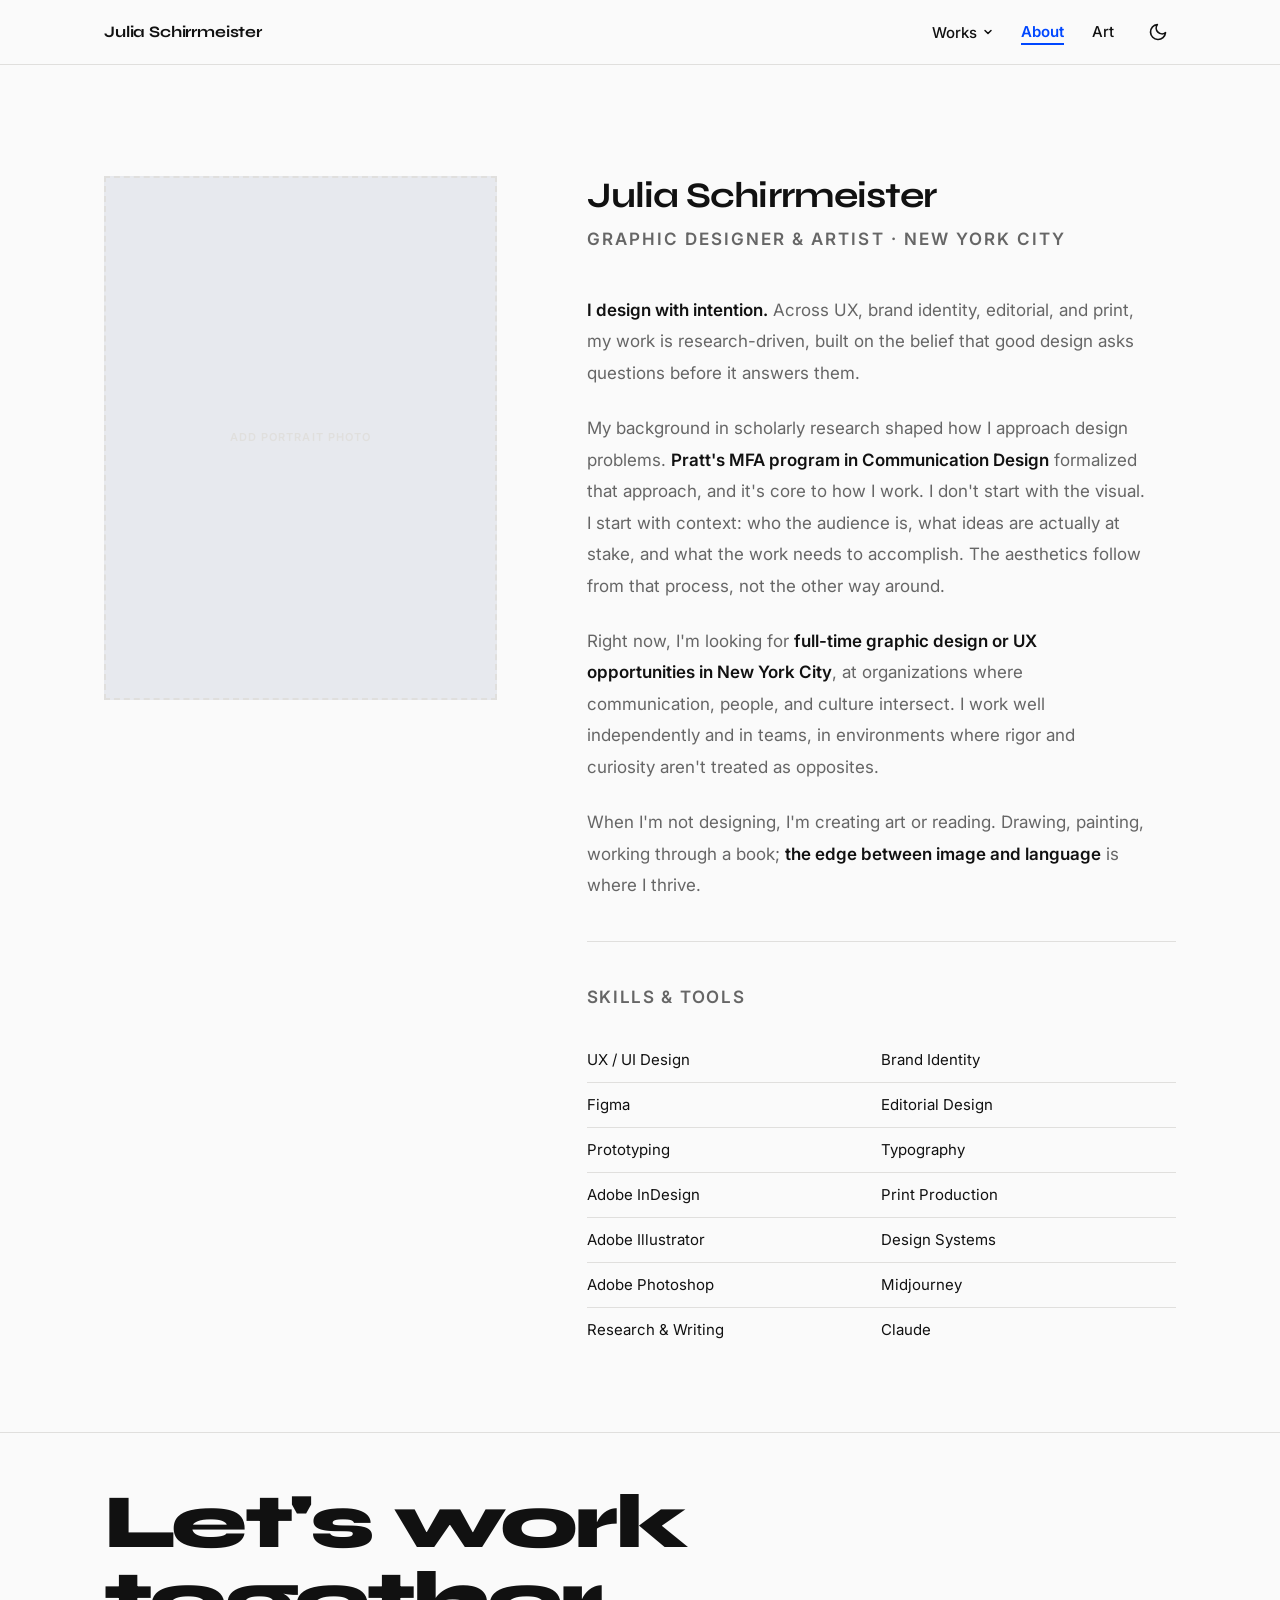
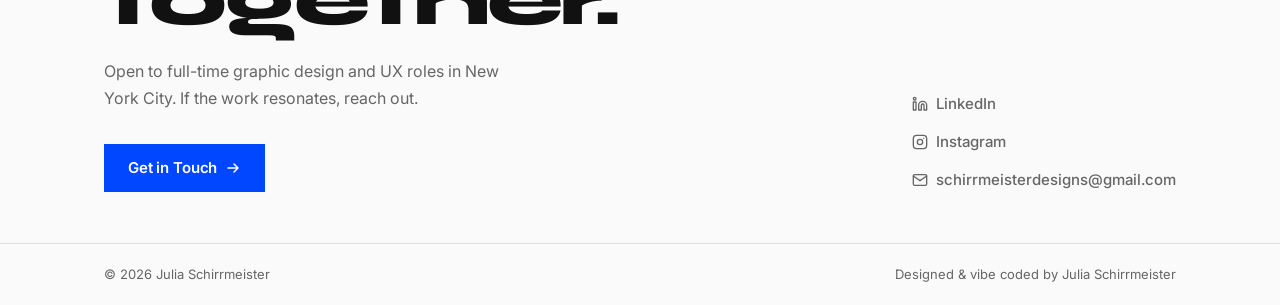
==== commit f3e3bc45: "Fix role section and footer spacing across all project pages" ====
--- a/about.html
+++ b/about.html
@@ -61,7 +61,7 @@
     <!-- ABOUT HERO -->
 
     <!-- ABOUT GRID: image + bio -->
-    <section aria-labelledby="about-bio-heading">
+    <section aria-labelledby="about-bio-heading" style="padding-top:6rem;">
       <div class="container">
         <div class="about-grid">
 
--- a/styles.css
+++ b/styles.css
@@ -386,11 +386,11 @@
 
 .tag {
   display: inline-block;
-  font-size: 0.6875rem;
+  font-size: 0.875rem;
   font-weight: 600;
-  letter-spacing: 0.08em;
+  letter-spacing: 0.06em;
   text-transform: uppercase;
-  padding: 0.25rem 0.625rem;
+  padding: 0.35rem 0.875rem;
   background: var(--bg-alt);
   color: var(--text-muted);
 }
@@ -492,10 +492,14 @@
 
 .project-num {
   font-family: var(--font-display);
-  font-size: 0.6875rem;
+  font-size: 1.5rem;
   font-weight: 800;
   letter-spacing: 0.1em;
   color: var(--text-muted);
+  line-height: 1;
+  align-self: stretch;
+  display: flex;
+  align-items: center;
 }
 .project-item--blue .project-num { color: var(--blue); }
 .project-item--red  .project-num { color: var(--red); }
@@ -575,7 +579,7 @@
 .footer { border-top: 1px solid var(--border); }
 
 .footer-cta {
-  padding: clamp(4rem, 8vw, 8rem) 0;
+  padding: clamp(2rem, 4vw, 3.5rem) 0;
   display: grid;
   grid-template-columns: 1fr auto;
   gap: clamp(2rem, 5vw, 6rem);
@@ -636,7 +640,7 @@
 
 .project-page-hero {
   padding-top: 7rem;
-  padding-bottom: 4rem;
+  padding-bottom: 1rem;
 }
 
 .back-nav {
@@ -683,7 +687,7 @@
   padding: 2.5rem 0;
   border-top: 1px solid var(--border);
   border-bottom: 1px solid var(--border);
-  margin: 3rem 0 5rem;
+  margin: 2rem 0 0;
 }
 .detail-item label {
   display: block;
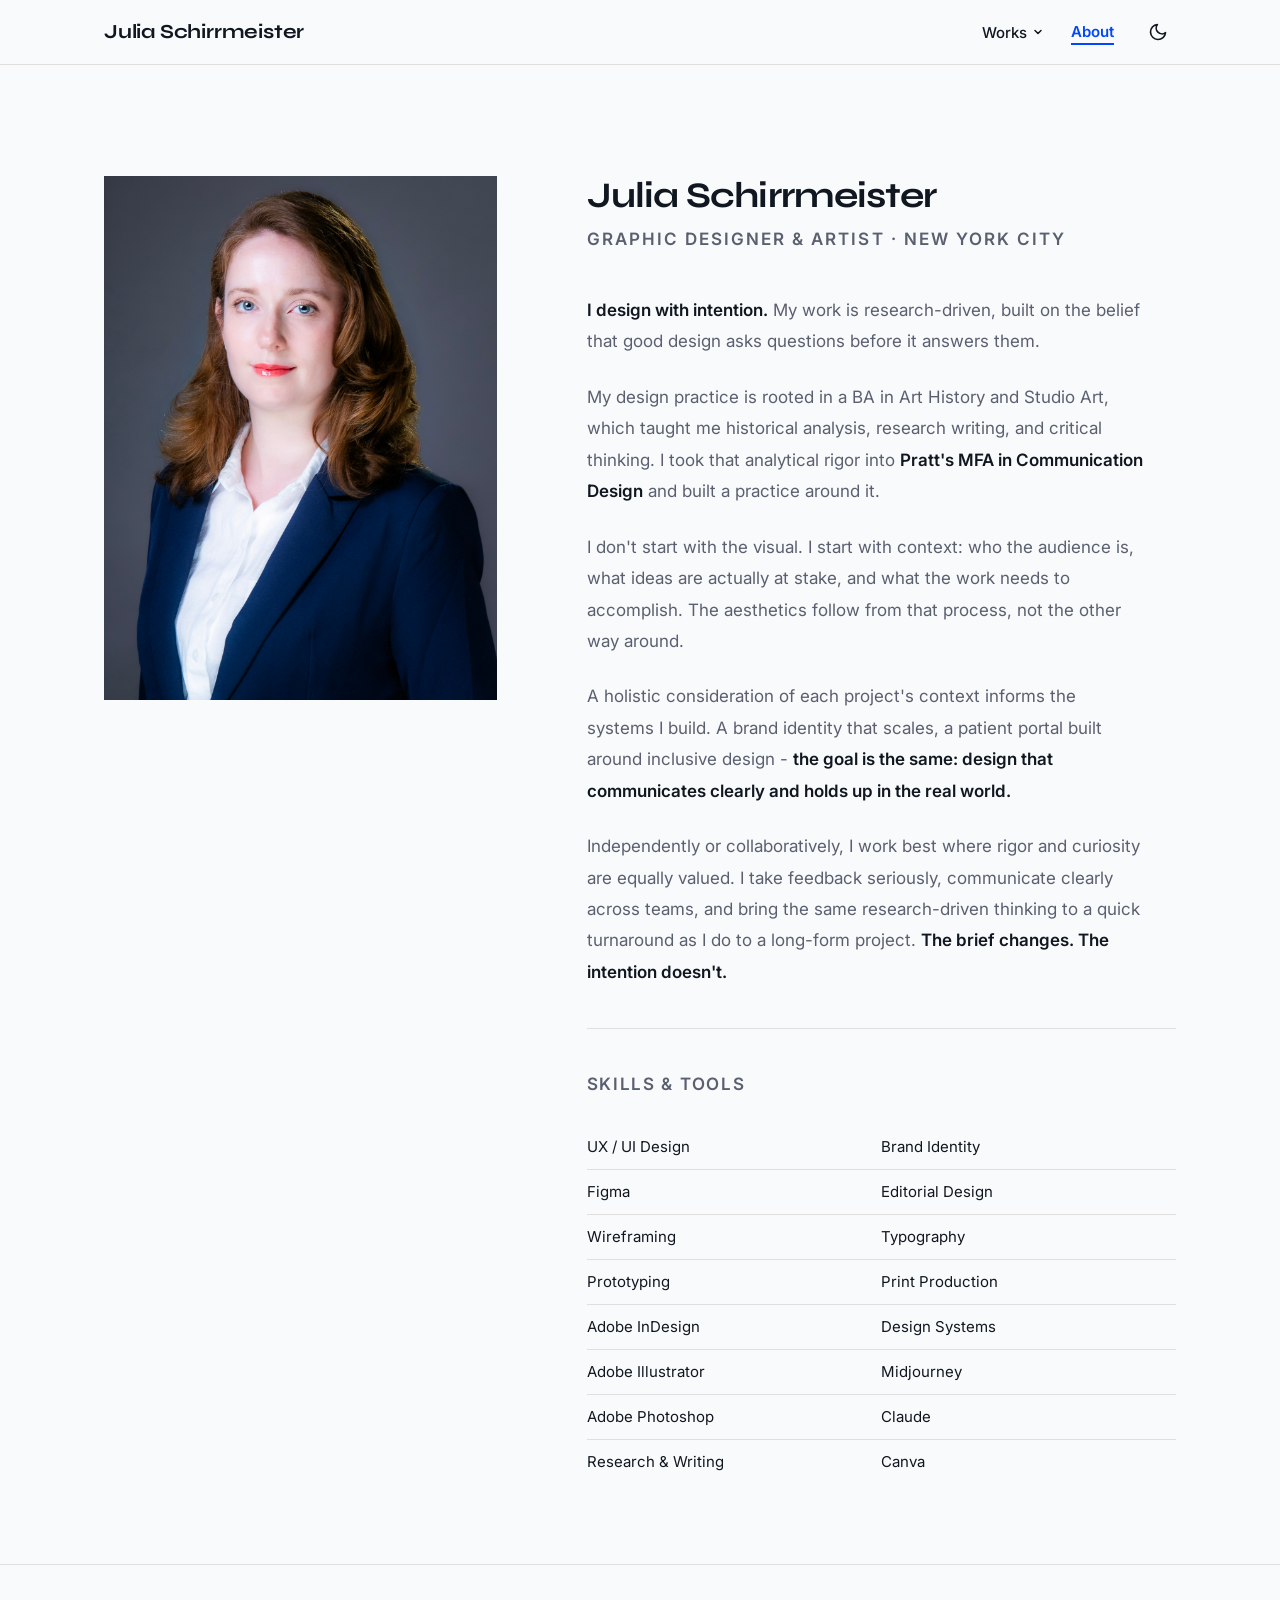
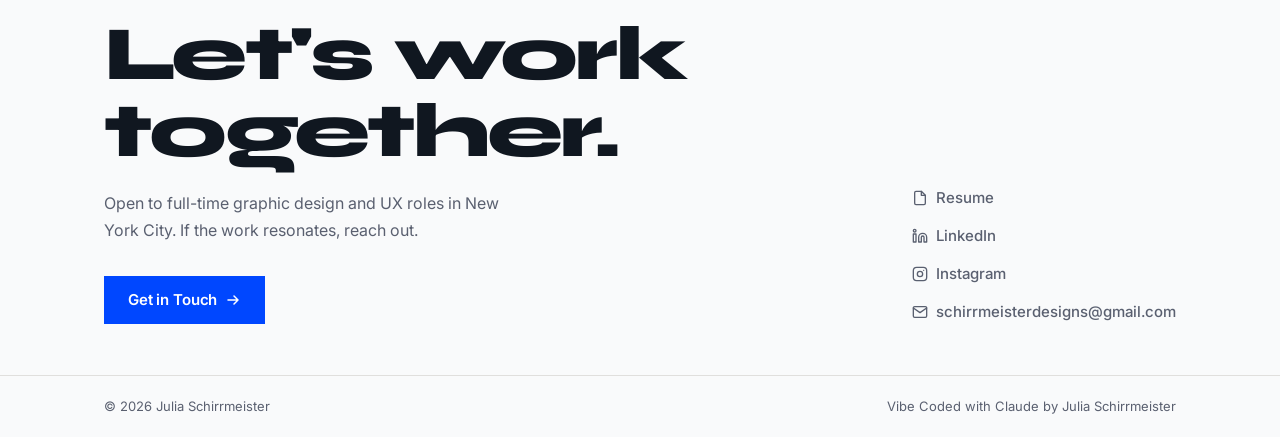
==== commit 3a933f69: "Update homepage headline, add resume link, portrait photo, and footer updates Co-Authored-By: Claude" ====
--- a/about.html
+++ b/about.html
@@ -41,7 +41,6 @@
               </ul>
             </li>
             <li role="none"><a href="about.html" class="nav-link active" aria-current="page">About</a></li>
-            <li role="none"><a href="art.html" class="nav-link">Art</a></li>
           </ul>
           <button class="theme-toggle" id="theme-toggle" aria-label="Switch to dark mode" title="Toggle dark mode">
             <svg class="icon-sun" width="20" height="20" viewBox="0 0 24 24" fill="none" aria-hidden="true"><circle cx="12" cy="12" r="5" stroke="currentColor" stroke-width="2"/><path d="M12 2v2M12 20v2M4.22 4.22l1.42 1.42M18.36 18.36l1.42 1.42M2 12h2M20 12h2M4.22 19.78l1.42-1.42M18.36 5.64l1.42-1.42" stroke="currentColor" stroke-width="2" stroke-linecap="round"/></svg>
@@ -68,10 +67,7 @@
           <!-- Left: Portrait image -->
           <div class="about-img-wrap">
             <figure class="about-img" aria-label="Portrait of Julia Schirrmeister">
-              <!-- Replace with: <img src="images/julia-portrait.jpg" alt="Julia Schirrmeister, graphic designer and artist"> -->
-              <div class="img-placeholder" style="background: rgba(0,71,255,0.04); height:100%;">
-                Add Portrait Photo
-              </div>
+              <img src="images/julia-portrait.jpg" alt="Julia Schirrmeister, graphic designer and artist">
             </figure>
           </div>
 
@@ -81,16 +77,19 @@
             <p class="eyebrow">Graphic Designer &amp; Artist · New York City</p>
 
             <p>
-              <strong>I design with intention.</strong> Across UX, brand identity, editorial, and print, my work is research-driven, built on the belief that good design asks questions before it answers them.
+              <strong>I design with intention.</strong> My work is research-driven, built on the belief that good design asks questions before it answers them.
             </p>
             <p>
-              My background in scholarly research shaped how I approach design problems. <strong>Pratt's MFA program in Communication Design</strong> formalized that approach, and it's core to how I work. I don't start with the visual. I start with context: who the audience is, what ideas are actually at stake, and what the work needs to accomplish. The aesthetics follow from that process, not the other way around.
+              My design practice is rooted in a BA in Art History and Studio Art, which taught me historical analysis, research writing, and critical thinking. I took that analytical rigor into <strong>Pratt's MFA in Communication Design</strong> and built a practice around it.
             </p>
             <p>
-              Right now, I'm looking for <strong>full-time graphic design or UX opportunities in New York City</strong>, at organizations where communication, people, and culture intersect. I work well independently and in teams, in environments where rigor and curiosity aren't treated as opposites.
+              I don't start with the visual. I start with context: who the audience is, what ideas are actually at stake, and what the work needs to accomplish. The aesthetics follow from that process, not the other way around.
             </p>
             <p>
-              When I'm not designing, I'm creating art or reading. Drawing, painting, working through a book; <strong>the edge between image and language</strong> is where I thrive.
+              A holistic consideration of each project's context informs the systems I build. A brand identity that scales, a patient portal built around inclusive design - <strong>the goal is the same: design that communicates clearly and holds up in the real world.</strong>
+            </p>
+            <p>
+              Independently or collaboratively, I work best where rigor and curiosity are equally valued. I take feedback seriously, communicate clearly across teams, and bring the same research-driven thinking to a quick turnaround as I do to a long-form project. <strong>The brief changes. The intention doesn't.</strong>
             </p>
 
             <hr class="about-divider" aria-hidden="true">
@@ -101,16 +100,18 @@
               <li class="skill-item">Brand Identity</li>
               <li class="skill-item">Figma</li>
               <li class="skill-item">Editorial Design</li>
+              <li class="skill-item">Wireframing</li>
+              <li class="skill-item">Typography</li>
               <li class="skill-item">Prototyping</li>
-              <li class="skill-item">Typography</li>
+              <li class="skill-item">Print Production</li>
               <li class="skill-item">Adobe InDesign</li>
-              <li class="skill-item">Print Production</li>
+              <li class="skill-item">Design Systems</li>
               <li class="skill-item">Adobe Illustrator</li>
-              <li class="skill-item">Design Systems</li>
+              <li class="skill-item">Midjourney</li>
               <li class="skill-item">Adobe Photoshop</li>
-              <li class="skill-item">Midjourney</li>
+              <li class="skill-item">Claude</li>
               <li class="skill-item">Research &amp; Writing</li>
-              <li class="skill-item">Claude</li>
+              <li class="skill-item">Canva</li>
             </ul>
           </div>
 
@@ -133,6 +134,10 @@
           </a>
         </div>
         <nav class="footer-contact" aria-label="Contact and social links">
+          <a href="Julia_Schirrmeister_Resume_2026.pdf" class="contact-link" target="_blank" rel="noopener noreferrer" aria-label="View resume (opens in new tab)">
+            <svg width="16" height="16" viewBox="0 0 24 24" fill="none" aria-hidden="true"><path d="M14 2H6a2 2 0 0 0-2 2v16a2 2 0 0 0 2 2h12a2 2 0 0 0 2-2V8z" stroke="currentColor" stroke-width="2" stroke-linecap="round" stroke-linejoin="round"/><polyline points="14 2 14 8 20 8" stroke="currentColor" stroke-width="2" stroke-linecap="round" stroke-linejoin="round"/></svg>
+            Resume
+          </a>
           <a href="https://linkedin.com/in/julia-schirrmeister-4711a9a7" class="contact-link" target="_blank" rel="noopener noreferrer" aria-label="LinkedIn profile (opens in new tab)">
             <svg width="16" height="16" viewBox="0 0 24 24" fill="none" aria-hidden="true"><path d="M16 8a6 6 0 0 1 6 6v7h-4v-7a2 2 0 0 0-2-2 2 2 0 0 0-2 2v7h-4v-7a6 6 0 0 1 6-6zM2 9h4v12H2z" stroke="currentColor" stroke-width="2" stroke-linecap="round" stroke-linejoin="round"/><circle cx="4" cy="4" r="2" stroke="currentColor" stroke-width="2"/></svg>
             LinkedIn
@@ -151,7 +156,7 @@
     <div class="footer-bottom">
       <div class="container footer-bottom-inner">
         <span>© 2026 Julia Schirrmeister</span>
-        <span>Designed &amp; vibe coded by Julia Schirrmeister</span>
+        <span>Vibe Coded with Claude by Julia Schirrmeister</span>
       </div>
     </div>
   </footer>
--- a/styles.css
+++ b/styles.css
@@ -14,12 +14,12 @@
   --yellow: #FFD600;
 
   /* Light Mode */
-  --bg:          #FAFAFA;
-  --bg-alt:      #F0EFED;
-  --text:        #111111;
-  --text-muted:  #666666;
+  --bg:          #F9FAFB;
+  --bg-alt:      #EEEEF0;
+  --text:        #101720;
+  --text-muted:  #5A6070;
   --border:      #E0DFDD;
-  --nav-bg:      rgba(250, 250, 250, 0.95);
+  --nav-bg:      rgba(249, 250, 251, 0.95);
 
   /* Typography */
   --font-display: 'Syne', sans-serif;
@@ -184,7 +184,7 @@
 
 .nav-brand {
   font-family: var(--font-display);
-  font-size: 1rem;
+  font-size: 1.25rem;
   font-weight: 700;
   letter-spacing: -0.01em;
   white-space: nowrap;
@@ -413,19 +413,20 @@
   display: flex;
   flex-direction: column;
   justify-content: center;
-  padding-top: 5rem;
-  padding-bottom: 1rem;
+  padding-top: 8rem;
+  padding-bottom: 2.5rem;
 }
 
 .hero-eyebrow { margin-bottom: 1.75rem; }
 
 .hero-headline {
-  font-size: clamp(2.5rem, 6vw, 5.5rem);
+  font-size: clamp(2rem, 5vw, 4.5rem);
   font-family: var(--font-display);
   font-weight: 800;
   line-height: 0.95;
   letter-spacing: -0.04em;
   margin-bottom: 1.75rem;
+  max-width: 75%;
   animation: fadeUp 0.7s ease 0.1s both;
 }
 .hero-headline em {
@@ -438,6 +439,18 @@
   color: var(--text-muted);
   max-width: 500px;
   line-height: 1.7;
+  margin-bottom: 0;
+  animation: fadeUp 0.7s ease 0.25s both;
+}
+
+.hero-statement {
+  font-family: var(--font-display);
+  font-weight: 800;
+  font-size: clamp(1.25rem, 2.2vw, 2rem);
+  line-height: 1.3;
+  letter-spacing: -0.02em;
+  color: var(--text);
+  max-width: 780px;
   margin-bottom: 0;
   animation: fadeUp 0.7s ease 0.25s both;
 }
@@ -481,6 +494,7 @@
   padding: clamp(1.5rem, 3vw, 2.5rem) 0;
   border-bottom: 1px solid var(--border);
 }
+.project-item:last-child { border-bottom: none; }
 
 .project-meta {
   display: flex;
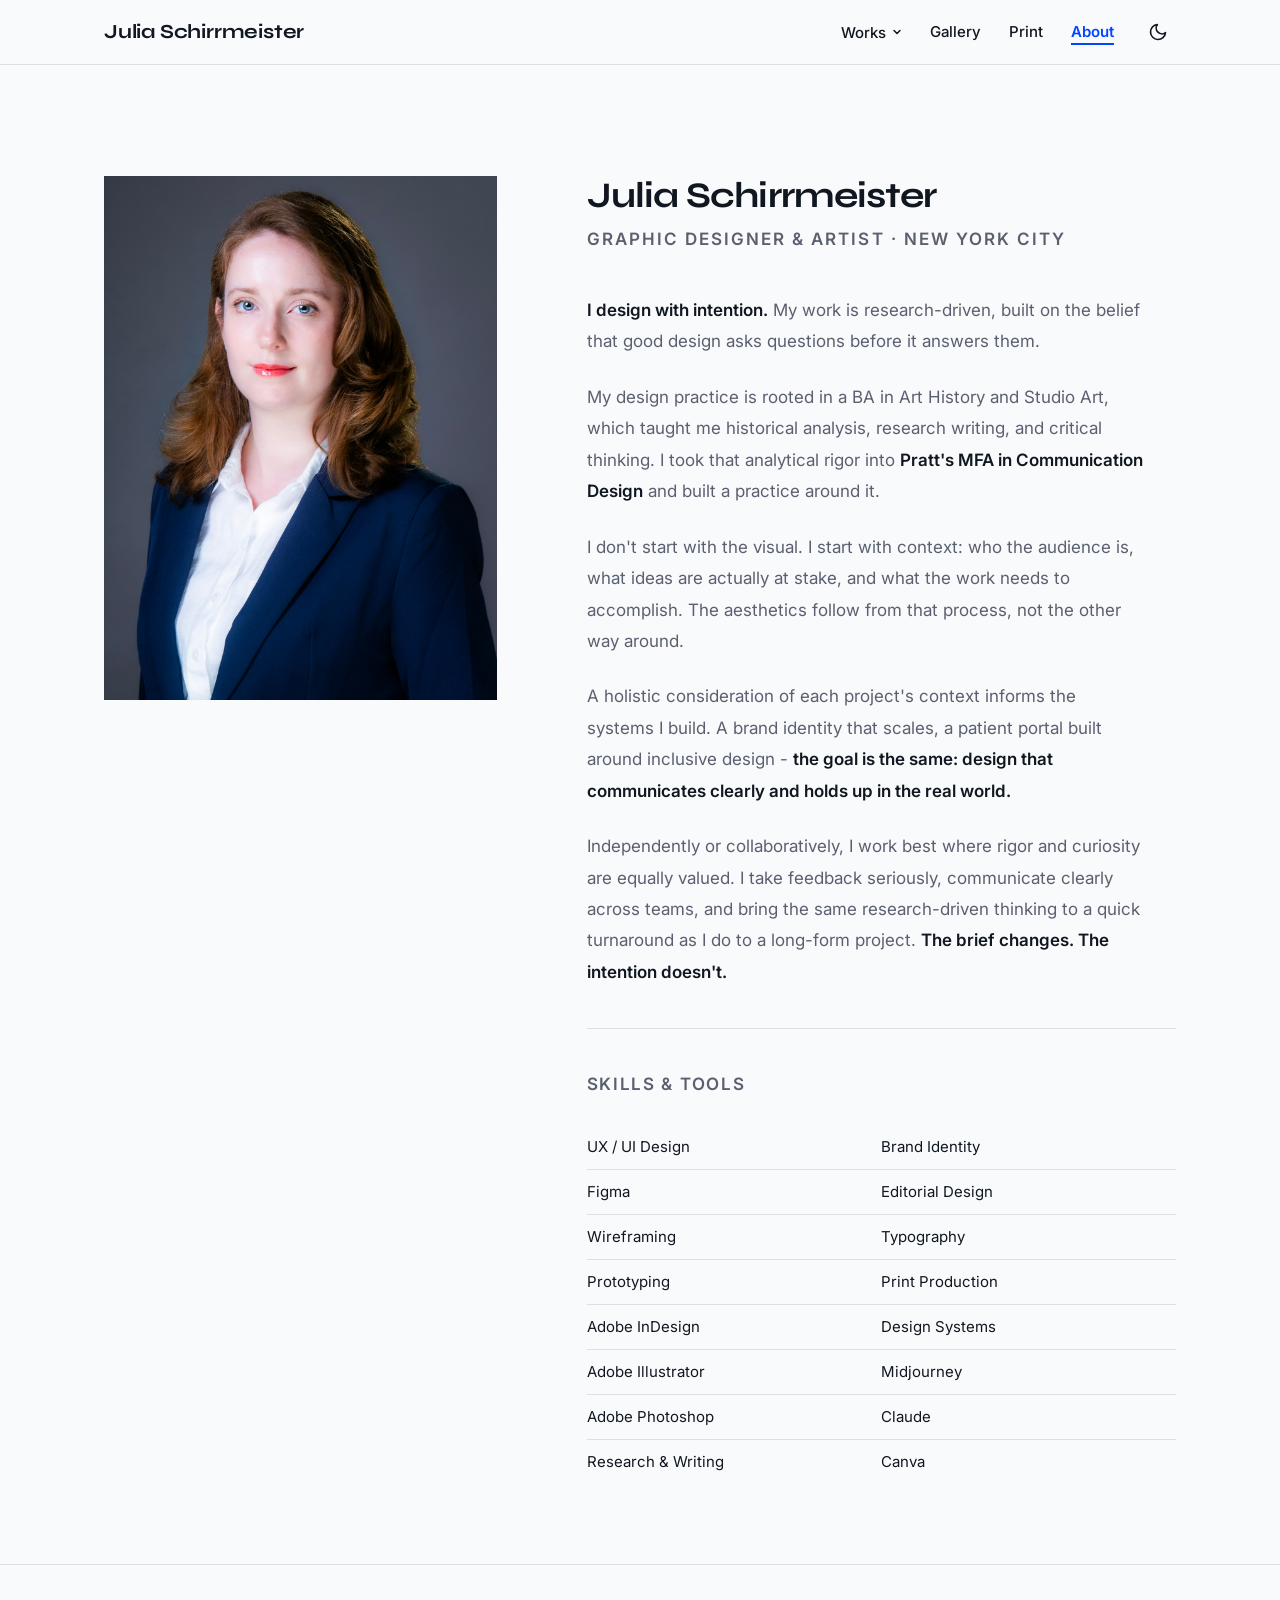
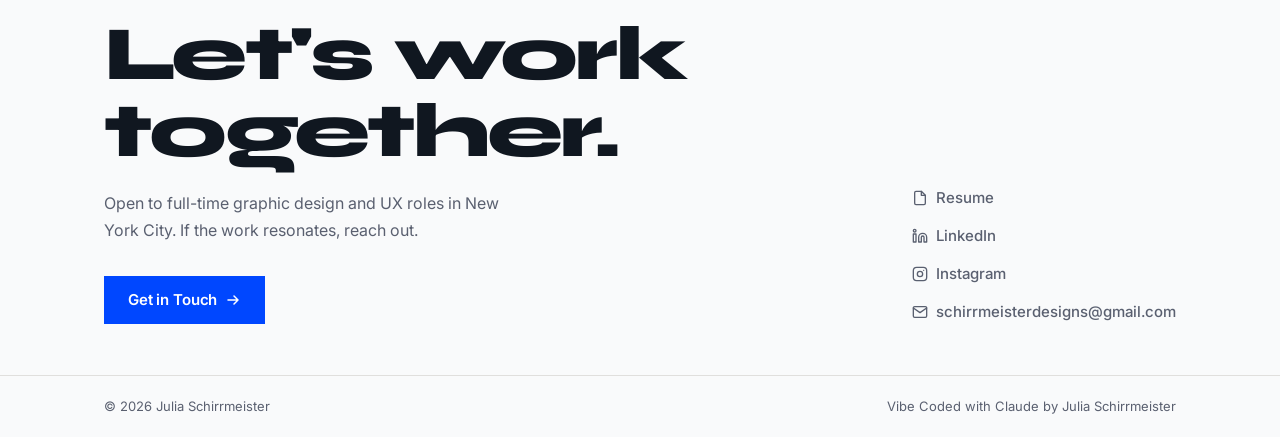
==== commit 3160ee09: "Add Gallery and Print links to About page nav Co-Authored-By: Claude Sonnet 4.6 <noreply@anthropic.c" ====
--- a/about.html
+++ b/about.html
@@ -33,13 +33,15 @@
                 </svg>
               </button>
               <ul class="nav-dropdown-menu" id="works-dropdown" role="listbox" data-open="false">
-                <li role="none"><a href="projects/patient-portal.html" class="nav-dropdown-item" role="option"><span class="nav-dropdown-item-num">01</span>Patient Portal</a></li>
-                <li role="none"><a href="projects/sva-film-logo.html" class="nav-dropdown-item" role="option"><span class="nav-dropdown-item-num">02</span>SVA Film Logo</a></li>
-                <li role="none"><a href="projects/thesis-book.html" class="nav-dropdown-item" role="option"><span class="nav-dropdown-item-num">03</span>Thesis Book</a></li>
-                <li role="none"><a href="projects/capstone-zine.html" class="nav-dropdown-item" role="option"><span class="nav-dropdown-item-num">04</span>Capstone Zine</a></li>
-                <li role="none"><a href="projects/poster-series.html" class="nav-dropdown-item" role="option"><span class="nav-dropdown-item-num">05</span>Apollo</a></li>
+                <li role="none"><a href="projects/patient-portal.html" class="nav-dropdown-item" role="option"><span class="nav-dropdown-item-num">01</span>Healthcare UX/UI</a></li>
+                <li role="none"><a href="projects/sva-film-logo.html" class="nav-dropdown-item" role="option"><span class="nav-dropdown-item-num">02</span>Logo/Identity</a></li>
+                <li role="none"><a href="projects/thesis-book.html" class="nav-dropdown-item" role="option"><span class="nav-dropdown-item-num">03</span>Editorial Book</a></li>
+                <li role="none"><a href="projects/capstone-zine.html" class="nav-dropdown-item" role="option"><span class="nav-dropdown-item-num">04</span>Print/Editorial</a></li>
+                <li role="none"><a href="projects/poster-series.html" class="nav-dropdown-item" role="option"><span class="nav-dropdown-item-num">05</span>Branding</a></li>
               </ul>
             </li>
+            <li role="none"><a href="art.html" class="nav-link">Gallery</a></li>
+            <li role="none"><a href="print.html" class="nav-link">Print</a></li>
             <li role="none"><a href="about.html" class="nav-link active" aria-current="page">About</a></li>
           </ul>
           <button class="theme-toggle" id="theme-toggle" aria-label="Switch to dark mode" title="Toggle dark mode">
